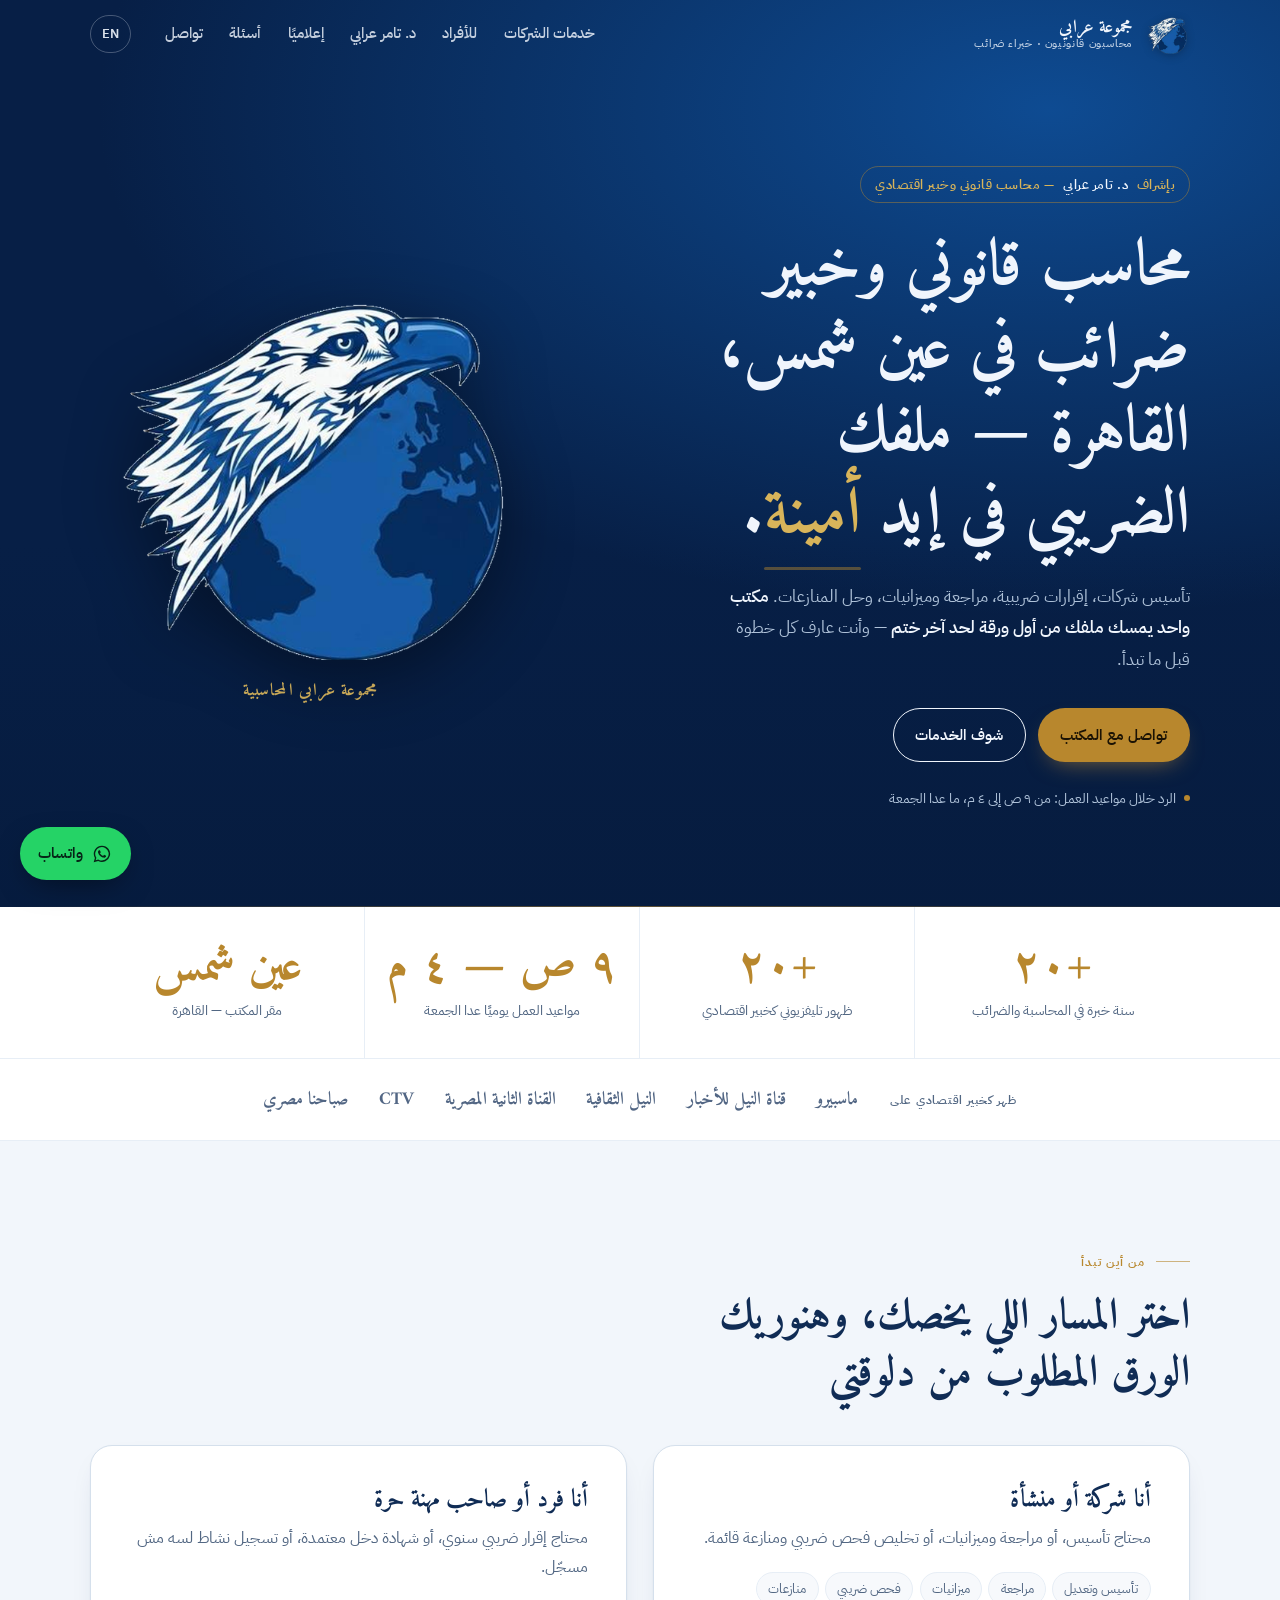
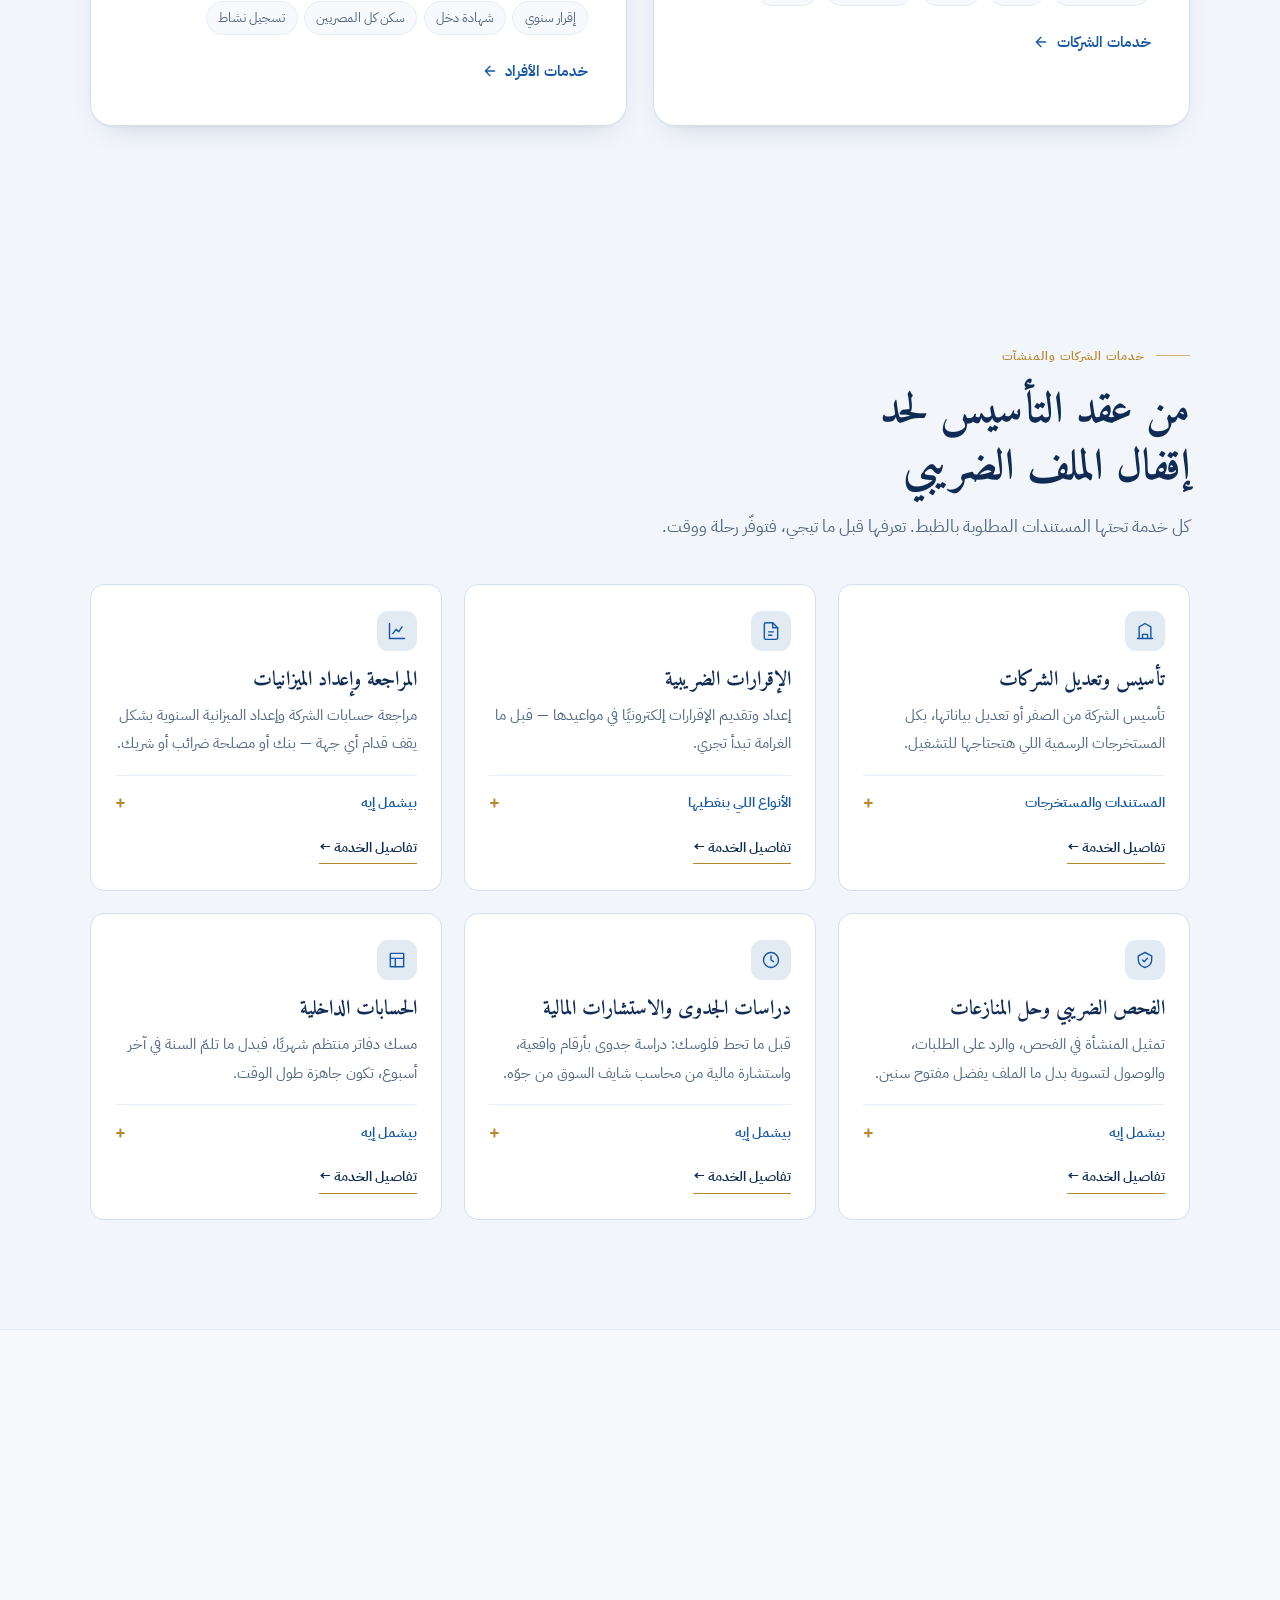
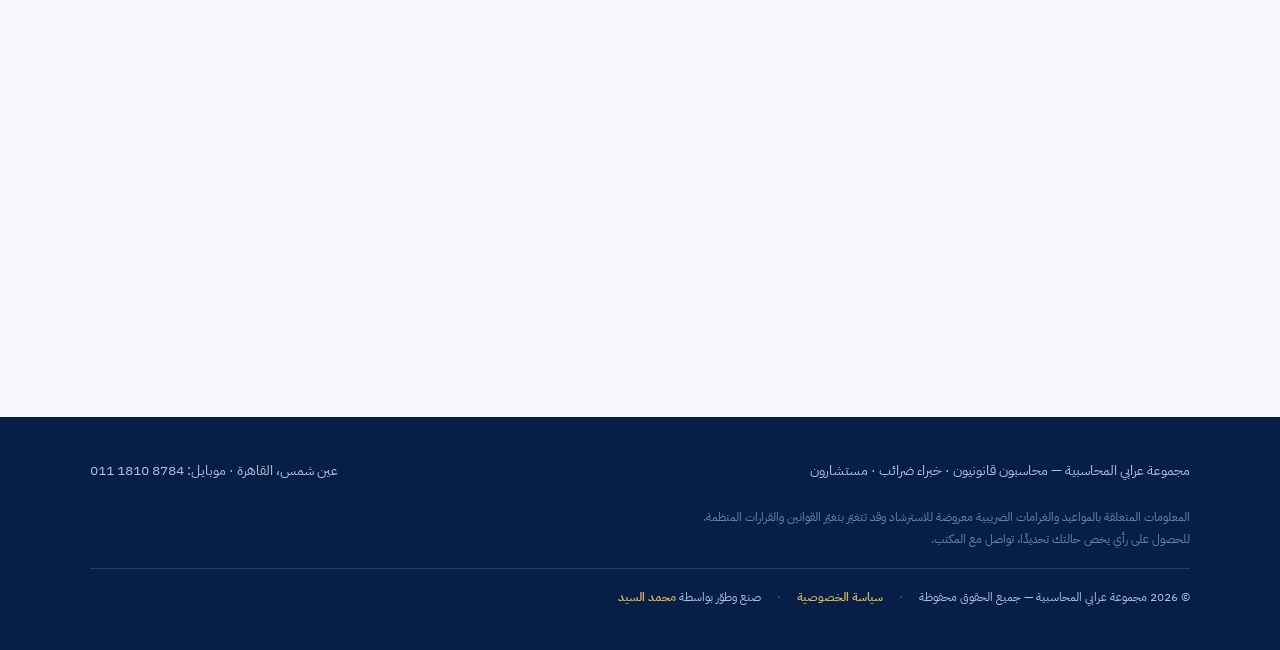
==== index.html @ 7838659c "Optimize media card thumbnails" ====
<!doctype html>
<html lang="ar" dir="rtl">
<head>
<meta charset="utf-8">
<meta name="viewport" content="width=device-width, initial-scale=1">
<link rel="icon" href="favicon.ico" type="image/x-icon">
<title>مجموعة عرابي المحاسبية | محاسب قانوني وخبير ضرائب في عين شمس، القاهرة</title>
<meta name="description" content="مجموعة عرابي المحاسبية في عين شمس، القاهرة: تأسيس شركات، إقرارات ضريبية، مراجعة وميزانيات، مسك حسابات، وحل المنازعات بإشراف د. تامر عرابي.">
<meta name="author" content="Mohamed Elsayed">
<meta name="google-site-verification" content="iTiBmMCSY20aipw2C19sZNPYdRCUEdfzv8Xd8Cf2YQs">
<meta name="robots" content="index,follow,max-image-preview:large,max-snippet:-1,max-video-preview:-1">
<meta name="theme-color" content="#071F46">
<link rel="canonical" href="https://orabi-group.com/">
<link rel="alternate" hreflang="ar-EG" href="https://orabi-group.com/">
<link rel="alternate" hreflang="en-EG" href="https://orabi-group.com/en/">
<link rel="alternate" hreflang="x-default" href="https://orabi-group.com/">
<meta property="og:type" content="website">
<meta property="og:locale" content="ar_EG">
<meta property="og:locale:alternate" content="en_EG">
<meta property="og:title" content="مجموعة عرابي المحاسبية | محاسب قانوني وخبير ضرائب في القاهرة">
<meta property="og:description" content="تأسيس شركات، إقرارات ضريبية، مراجعة وميزانيات، مسك حسابات، وحل المنازعات في عين شمس والقاهرة.">
<meta property="og:url" content="https://orabi-group.com/">
<meta property="og:site_name" content="مجموعة عرابي المحاسبية">
<meta property="og:image" content="https://orabi-group.com/assets/media/orabi-og.png">
<meta property="og:image:secure_url" content="https://orabi-group.com/assets/media/orabi-og.png">
<meta property="og:image:type" content="image/png">
<meta property="og:image:width" content="1200">
<meta property="og:image:height" content="630">
<meta property="og:image:alt" content="شعار مجموعة عرابي المحاسبية">
<meta name="twitter:card" content="summary_large_image">
<meta name="twitter:title" content="مجموعة عرابي المحاسبية — محاسبون قانونيون وخبراء ضرائب">
<meta name="twitter:description" content="ملفك الضريبي في يد محاسب قانوني. تأسيس شركات، إقرارات ضريبية، مراجعة وميزانيات، وحل المنازعات الضريبية.">
<meta name="twitter:image" content="https://orabi-group.com/assets/media/orabi-og.png">
<meta name="twitter:image:alt" content="شعار مجموعة عرابي المحاسبية">
<link rel="preconnect" href="https://fonts.googleapis.com">
<link rel="preconnect" href="https://fonts.gstatic.com" crossorigin>
<link rel="preload" as="image" href="assets/media/orabi-mark-256.webp" type="image/webp" media="(max-width: 600px)">
<link rel="preload" as="image" href="assets/media/orabi-mark.webp" type="image/webp" media="(min-width: 601px)">
<link rel="preload" as="style" href="https://fonts.googleapis.com/css2?family=Amiri:wght@400;700&family=IBM+Plex+Sans+Arabic:wght@400;500;600;700&display=swap" onload="this.onload=null;this.rel='stylesheet'">
<noscript><link rel="stylesheet" href="https://fonts.googleapis.com/css2?family=Amiri:wght@400;700&family=IBM+Plex+Sans+Arabic:wght@400;500;600;700&display=swap"></noscript>
<link rel="sitemap" type="application/xml" href="/sitemap.xml">
<link rel="stylesheet" href="assets/style.css">
<script>document.documentElement.classList.add('js')</script>
<script type="application/ld+json">
{
  "@context": "https://schema.org",
  "@graph": [
    {
      "@type": ["AccountingService", "LocalBusiness"],
      "@id": "https://orabi-group.com/#business",
      "name": "مجموعة عرابي المحاسبية",
      "alternateName": "Orabi Accounting Group",
      "url": "https://orabi-group.com/",
      "description": "محاسبون قانونيون وخبراء ضرائب ومستشارون في عين شمس، القاهرة — تأسيس شركات، إقرارات ضريبية، مراجعة وميزانيات، مسك حسابات، وحل المنازعات الضريبية.",
      "image": "https://orabi-group.com/assets/media/orabi-og.png",
      "logo": {
        "@type": "ImageObject",
        "url": "https://orabi-group.com/assets/media/orabi-mark.png",
        "contentUrl": "https://orabi-group.com/assets/media/orabi-mark.png",
        "width": 512,
        "height": 512
      },
      "address": {
        "@type": "PostalAddress",
        "streetAddress": "6 شارع عبد العزيز عبد المولى، متفرع من شارع العشرين، عين شمس الشرقية",
        "addressLocality": "القاهرة",
        "addressRegion": "القاهرة",
        "addressCountry": "EG"
      },
      "telephone": "+201118108784",
      "serviceType": [
        "تأسيس وتعديل الشركات",
        "الإقرارات الضريبية",
        "المراجعة وإعداد الميزانيات",
        "مسك الحسابات الداخلية",
        "الفحص الضريبي وحل المنازعات",
        "دراسات الجدوى والاستشارات المالية"
      ],
      "areaServed": { "@type": "City", "name": "القاهرة" },
      "openingHoursSpecification": [{
        "@type": "OpeningHoursSpecification",
        "dayOfWeek": ["Saturday", "Sunday", "Monday", "Tuesday", "Wednesday", "Thursday"],
        "opens": "09:00",
        "closes": "16:00"
      }],
      "founder": { "@id": "https://orabi-group.com/#founder" },
      "mainEntityOfPage": { "@id": "https://orabi-group.com/#webpage" }
    },
    {
      "@type": "Person",
      "@id": "https://orabi-group.com/#founder",
      "name": "د. تامر عرابي",
      "jobTitle": "محاسب قانوني وخبير اقتصادي",
      "worksFor": { "@id": "https://orabi-group.com/#business" }
    },
    {
      "@type": "WebSite",
      "@id": "https://orabi-group.com/#website",
      "url": "https://orabi-group.com/",
      "name": "مجموعة عرابي المحاسبية",
      "inLanguage": "ar-EG",
      "publisher": { "@id": "https://orabi-group.com/#business" }
    },
    {
      "@type": "WebPage",
      "@id": "https://orabi-group.com/#webpage",
      "url": "https://orabi-group.com/",
      "name": "مجموعة عرابي المحاسبية | محاسب قانوني وخبير ضرائب في عين شمس، القاهرة",
      "isPartOf": { "@id": "https://orabi-group.com/#website" },
      "about": { "@id": "https://orabi-group.com/#business" },
      "primaryImageOfPage": { "@type": "ImageObject", "url": "https://orabi-group.com/assets/media/orabi-og.png" },
      "inLanguage": "ar-EG"
    }
  ]
}
</script>
</head>
<body>

<header class="hdr">
  <div class="wrap hdr-in">
    <a class="brand" href="#top">
      <span class="brand-logo-shell"><picture><source media="(max-width: 600px)" srcset="assets/media/orabi-mark-256.webp" type="image/webp"><source srcset="assets/media/orabi-mark.webp" type="image/webp"><img class="brand-logo" src="assets/media/orabi-mark.png" alt="مجموعة عرابي المحاسبية" width="512" height="512" decoding="async"></picture></span>
      <span class="brand-txt">
        <span class="brand-name">مجموعة عرابي</span>
        <span class="brand-sub">محاسبون قانونيون · خبراء ضرائب</span>
      </span>
    </a>

    <nav class="nav" aria-label="التنقل الرئيسي">
      <a href="#companies">خدمات الشركات</a>
      <a href="#individuals">للأفراد</a>
      <a href="#about">د. تامر عرابي</a>
      <a href="#media">إعلاميًا</a>
      <a href="#faq">أسئلة</a>
      <a href="#contact">تواصل</a>
    </nav>

    <div class="hdr-act">
      <a class="lang" href="en/" hreflang="en" lang="en">EN</a>
      <button class="menu-btn" type="button" aria-expanded="false" aria-label="فتح القائمة">
        <span></span><span></span><span></span>
      </button>
    </div>
  </div>
</header>

<main id="top">

<!-- ============ HERO ============ -->
<section class="hero">
  <div class="wrap hero-grid">
    <div>
      <span class="hero-kicker">بإشراف <b>د. تامر عرابي</b> — محاسب قانوني وخبير اقتصادي</span>
      <h1 class="hero-title">محاسب قانوني وخبير ضرائب في عين شمس، القاهرة — ملفك الضريبي في إيد <em>أمينة</em>.</h1>
      <p class="hero-sub">تأسيس شركات، إقرارات ضريبية، مراجعة وميزانيات، وحل المنازعات. <b>مكتب واحد يمسك ملفك من أول ورقة لحد آخر ختم</b> — وأنت عارف كل خطوة قبل ما تبدأ.</p>
      <div class="hero-cta">
        <a class="btn btn-gold" href="#contact">تواصل مع المكتب</a>
        <a class="btn btn-ghost" href="#companies">شوف الخدمات</a>
      </div>
      <p class="hero-note">الرد خلال مواعيد العمل: من ٩ ص إلى ٤ م، ما عدا الجمعة</p>
    </div>

    <div class="hero-logo">
      <picture><source media="(max-width: 600px)" srcset="assets/media/orabi-mark-256.webp" type="image/webp"><source srcset="assets/media/orabi-mark.webp" type="image/webp"><img class="hero-logo-img" src="assets/media/orabi-mark.png" alt="شعار مجموعة عرابي المحاسبية" width="512" height="512" loading="eager" fetchpriority="high" decoding="async"></picture>
      <span class="hero-logo-caption">مجموعة عرابي المحاسبية</span>
    </div>
  </div>
</section>

<!-- ============ TRUST ============ -->
<section class="trust">
  <div class="wrap">
    <div class="trust-grid">
      <div class="trust-item"><span class="trust-n">+٢٠</span><span class="trust-l">سنة خبرة في المحاسبة والضرائب</span></div>
      <div class="trust-item"><span class="trust-n">+٢٠</span><span class="trust-l">ظهور تليفزيوني كخبير اقتصادي</span></div>
      <div class="trust-item"><span class="trust-n">٩ ص — ٤ م</span><span class="trust-l">مواعيد العمل يوميًا عدا الجمعة</span></div>
      <div class="trust-item"><span class="trust-n">عين شمس</span><span class="trust-l">مقر المكتب — القاهرة</span></div>
    </div>
  </div>
  <div class="channels">
    <div class="wrap channels-in">
      <span class="channels-lbl">ظهر كخبير اقتصادي على</span>
      <ul>
        <li>ماسبيرو</li>
        <li>قناة النيل للأخبار</li>
        <li>النيل الثقافية</li>
        <li>القناة الثانية المصرية</li>
        <li>CTV</li>
        <li>صباحنا مصري</li>
      </ul>
    </div>
  </div>
</section>

<!-- ============ PATHS ============ -->
<section class="section">
  <div class="wrap">
    <div class="reveal">
      <span class="eyebrow">من أين تبدأ</span>
      <h2 class="h2">اختر المسار اللي يخصك، وهنوريك الورق المطلوب من دلوقتي</h2>
    </div>
    <div class="paths">
      <a class="path reveal" href="#companies">
        <h3>أنا شركة أو منشأة</h3>
        <p>محتاج تأسيس، أو مراجعة وميزانيات، أو تخليص فحص ضريبي ومنازعة قائمة.</p>
        <ul class="path-list">
          <li>تأسيس وتعديل</li><li>مراجعة</li><li>ميزانيات</li><li>فحص ضريبي</li><li>منازعات</li>
        </ul>
        <span class="path-go">خدمات الشركات
          <svg width="16" height="16" viewBox="0 0 24 24" fill="none" stroke="currentColor" stroke-width="2" stroke-linecap="round" stroke-linejoin="round" aria-hidden="true"><path d="M19 12H5M12 19l-7-7 7-7"/></svg>
        </span>
      </a>
      <a class="path reveal" href="#individuals">
        <h3>أنا فرد أو صاحب مهنة حرة</h3>
        <p>محتاج إقرار ضريبي سنوي، أو شهادة دخل معتمدة، أو تسجيل نشاط لسه مش مسجّل.</p>
        <ul class="path-list">
          <li>إقرار سنوي</li><li>شهادة دخل</li><li>سكن كل المصريين</li><li>تسجيل نشاط</li>
        </ul>
        <span class="path-go">خدمات الأفراد
          <svg width="16" height="16" viewBox="0 0 24 24" fill="none" stroke="currentColor" stroke-width="2" stroke-linecap="round" stroke-linejoin="round" aria-hidden="true"><path d="M19 12H5M12 19l-7-7 7-7"/></svg>
        </span>
      </a>
    </div>
  </div>
</section>

<!-- ============ COMPANIES ============ -->
<section class="section" id="companies">
  <div class="wrap">
    <div class="reveal">
      <span class="eyebrow">خدمات الشركات والمنشآت</span>
      <h2 class="h2">من عقد التأسيس لحد إقفال الملف الضريبي</h2>
      <p class="lede">كل خدمة تحتها المستندات المطلوبة بالظبط. تعرفها قبل ما تيجي، فتوفّر رحلة ووقت.</p>
    </div>

    <div class="cards">

      <article class="card reveal">
        <span class="card-ico" aria-hidden="true"><svg width="20" height="20" viewBox="0 0 24 24" fill="none" stroke="currentColor" stroke-width="1.7" stroke-linecap="round" stroke-linejoin="round"><path d="M3 21h18M5 21V7l7-4 7 4v14M9 21v-5h6v5"/></svg></span>
        <h3>تأسيس وتعديل الشركات</h3>
        <p>تأسيس الشركة من الصفر أو تعديل بياناتها، بكل المستخرجات الرسمية اللي هتحتاجها للتشغيل.</p>
        <details class="docs">
          <summary>المستندات والمستخرجات</summary>
          <ul>
            <li>عقد التأسيس</li>
            <li>البطاقة الضريبية</li>
            <li>السجل التجاري</li>
            <li>الملف التأميني</li>
            <li>شهادة تسجيل القيمة المضافة</li>
            <li>البطاقة الاستيرادية أو التصديرية عند الحاجة</li>
          </ul>
        </details>
        <a class="card-link" href="services.html#company-formation">تفاصيل الخدمة ←</a>
      </article>

      <article class="card reveal">
        <span class="card-ico" aria-hidden="true"><svg width="20" height="20" viewBox="0 0 24 24" fill="none" stroke="currentColor" stroke-width="1.7" stroke-linecap="round" stroke-linejoin="round"><path d="M14 2H6a2 2 0 0 0-2 2v16a2 2 0 0 0 2 2h12a2 2 0 0 0 2-2V8z"/><path d="M14 2v6h6M9 13h6M9 17h4"/></svg></span>
        <h3>الإقرارات الضريبية</h3>
        <p>إعداد وتقديم الإقرارات إلكترونيًا في مواعيدها — قبل ما الغرامة تبدأ تجري.</p>
        <details class="docs">
          <summary>الأنواع اللي بنغطيها</summary>
          <ul>
            <li>ضريبة القيمة المضافة</li>
            <li>ضريبة الدخل</li>
            <li>ضريبة كسب العمل</li>
            <li>الخصم والإضافة تحت حساب الضريبة</li>
          </ul>
        </details>
        <a class="card-link" href="services.html#tax-returns">تفاصيل الخدمة ←</a>
      </article>

      <article class="card reveal">
        <span class="card-ico" aria-hidden="true"><svg width="20" height="20" viewBox="0 0 24 24" fill="none" stroke="currentColor" stroke-width="1.7" stroke-linecap="round" stroke-linejoin="round"><path d="M3 3v18h18"/><path d="M7 15l4-5 3 3 4-6"/></svg></span>
        <h3>المراجعة وإعداد الميزانيات</h3>
        <p>مراجعة حسابات الشركة وإعداد الميزانية السنوية بشكل يقف قدام أي جهة — بنك أو مصلحة ضرائب أو شريك.</p>
        <details class="docs">
          <summary>بيشمل إيه</summary>
          <ul>
            <li>مراجعة الشركات</li>
            <li>إعداد الميزانيات والقوائم المالية</li>
            <li>الحسابات الداخلية والتقارير الدورية</li>
          </ul>
        </details>
        <a class="card-link" href="services.html#accounting-audit">تفاصيل الخدمة ←</a>
      </article>

      <article class="card reveal">
        <span class="card-ico" aria-hidden="true"><svg width="20" height="20" viewBox="0 0 24 24" fill="none" stroke="currentColor" stroke-width="1.7" stroke-linecap="round" stroke-linejoin="round"><path d="M12 3l8 4v5c0 4.4-3.4 8.2-8 9-4.6-.8-8-4.6-8-9V7z"/><path d="M9 12l2 2 4-4"/></svg></span>
        <h3>الفحص الضريبي وحل المنازعات</h3>
        <p>تمثيل المنشأة في الفحص، والرد على الطلبات، والوصول لتسوية بدل ما الملف يفضل مفتوح سنين.</p>
        <details class="docs">
          <summary>بيشمل إيه</summary>
          <ul>
            <li>تجهيز الدفاتر والمستندات للفحص</li>
            <li>الرد على ملاحظات المأمورية</li>
            <li>حل كافة المنازعات الضريبية</li>
          </ul>
        </details>
        <a class="card-link" href="services.html#tax-disputes">تفاصيل الخدمة ←</a>
      </article>

      <article class="card reveal">
        <span class="card-ico" aria-hidden="true"><svg width="20" height="20" viewBox="0 0 24 24" fill="none" stroke="currentColor" stroke-width="1.7" stroke-linecap="round" stroke-linejoin="round"><circle cx="12" cy="12" r="9"/><path d="M12 7v5l3 2"/></svg></span>
        <h3>دراسات الجدوى والاستشارات المالية</h3>
        <p>قبل ما تحط فلوسك: دراسة جدوى بأرقام واقعية، واستشارة مالية من محاسب شايف السوق من جوّه.</p>
        <details class="docs">
          <summary>بيشمل إيه</summary>
          <ul>
            <li>دراسات الجدوى الاقتصادية</li>
            <li>الاستشارات المالية والتخطيط</li>
            <li>تقييم الأثر الضريبي قبل القرار</li>
          </ul>
        </details>
        <a class="card-link" href="services.html#financial-consulting">تفاصيل الخدمة ←</a>
      </article>

      <article class="card reveal">
        <span class="card-ico" aria-hidden="true"><svg width="20" height="20" viewBox="0 0 24 24" fill="none" stroke="currentColor" stroke-width="1.7" stroke-linecap="round" stroke-linejoin="round"><path d="M4 4h16v16H4z"/><path d="M4 10h16M10 10v10"/></svg></span>
        <h3>الحسابات الداخلية</h3>
        <p>مسك دفاتر منتظم شهريًا، فبدل ما تلمّ السنة في آخر أسبوع، تكون جاهزة طول الوقت.</p>
        <details class="docs">
          <summary>بيشمل إيه</summary>
          <ul>
            <li>مسك الدفاتر والقيود</li>
            <li>تسويات البنوك والموردين</li>
            <li>تقارير شهرية للإدارة</li>
          </ul>
        </details>
        <a class="card-link" href="services.html#bookkeeping">تفاصيل الخدمة ←</a>
      </article>

    </div>
  </div>
</section>

<!-- ============ INDIVIDUALS ============ -->
<section class="section ind" id="individuals">
  <div class="wrap">
    <div class="reveal">
      <span class="eyebrow">الأفراد والمهن الحرة</span>
      <h2 class="h2">إقرارك وشهادة دخلك — من غير لفّ ولا مفاجآت</h2>
      <p class="lede">للأطباء والمهندسين والصيادلة والمحامين وأصحاب الأنشطة التجارية والحرفية.</p>
    </div>

    <div class="cards">
      <article class="card reveal">
        <span class="card-ico" aria-hidden="true"><svg width="20" height="20" viewBox="0 0 24 24" fill="none" stroke="currentColor" stroke-width="1.7" stroke-linecap="round" stroke-linejoin="round"><rect x="3" y="4" width="18" height="17" rx="2"/><path d="M3 9h18M8 2v4M16 2v4"/></svg></span>
        <h3>الإقرار الضريبي السنوي</h3>
        <p>لأي حد عنده بطاقة ضريبية. بنجهّزه ونقدّمه إلكترونيًا في ميعاده — التقديم الورقي مش مقبول أصلًا.</p>
        <a class="card-link" href="services.html#tax-returns">تفاصيل الخدمة ←</a>
      </article>

      <article class="card reveal">
        <span class="card-ico" aria-hidden="true"><svg width="20" height="20" viewBox="0 0 24 24" fill="none" stroke="currentColor" stroke-width="1.7" stroke-linecap="round" stroke-linejoin="round"><path d="M4 3h16v18H4z"/><path d="M8 8h8M8 12h8M8 16h4"/></svg></span>
        <h3>شهادات الدخل المعتمدة</h3>
        <p>شهادة دخل معتمدة ومختومة بختم المكتب، تنفع للبنوك والجهات الرسمية والإسكان الاجتماعي.</p>
        <a class="card-link" href="services.html#income-certificates">تفاصيل الخدمة ←</a>
      </article>

      <article class="card reveal">
        <span class="card-ico" aria-hidden="true"><svg width="20" height="20" viewBox="0 0 24 24" fill="none" stroke="currentColor" stroke-width="1.7" stroke-linecap="round" stroke-linejoin="round"><path d="M12 3l9 4.5v9L12 21l-9-4.5v-9z"/><path d="M12 12l9-4.5M12 12v9M12 12L3 7.5"/></svg></span>
        <h3>تسجيل نشاط غير مسجّل</h3>
        <p>الدولة بتوسّع في حصر الاقتصاد غير الرسمي. التسجيل بإرادتك أرخص وأأمن من إنه يتحسب عليك تهرّب.</p>
        <a class="card-link" href="services.html#activity-registration">تفاصيل الخدمة ←</a>
      </article>
    </div>

    <!-- featured: income statement -->
    <div class="ind-feature reveal">
      <div class="ind-feature-top">
        <div>
          <h3>بيان الدخل لحجز شقق الإسكان الاجتماعي — سكن كل المصريين</h3>
          <p class="sub">أكتر طلب بيوصلنا في مواسم الإعلانات. دي الأوراق المطلوبة كاملة — جهّزها وتعالى، والشهادة بتطلع معتمدة ومختومة بختم المكتب.</p>
        </div>
        <span class="stamp">معتمد ومختوم</span>
      </div>

      <ul class="doc-cols">
        <li>صورة <b>بطاقة الرقم القومي</b> للمتقدم وزوجه</li>
        <li><b>قسيمة الزواج</b> وشهادات ميلاد الأولاد</li>
        <li><b>مستندات إثبات الدخل</b> — ويكون المذكور هو صافي الدخل الشهري</li>
        <li>للمتزوج: <b>مفردات مرتب الزوجة</b>، أو إقرار بأنها لا تعمل</li>
        <li><b>إيصال مرافق حديث</b> لمحل السكن الحالي: كهرباء أو غاز أو مياه</li>
        <li>مستندات <b>مصادر الدخل الإضافية</b>: عمل إضافي، أملاك زراعية أو عقارات أو أراضٍ، معاش استثنائي، أسهم أو سندات أو ودائع أو حسابات توفير</li>
        <li>لأصحاب المهن والأنشطة التجارية والحرفية: <b>شهادة من محاسب قانوني</b> تبيّن صافي الدخل السنوي أو الشهري وموضح بها المهنة، وصورة السجل التجاري أو البطاقة الضريبية</li>
        <li>للأرامل وأصحاب المعاشات: <b>طابعة معتمدة ببيانات المعاش</b> من التأمينات — وللمطلقة صورة مستند النفقة</li>
        <li><b>قيد عائلي</b> للمتزوج أو المطلق أو المطلقة أو الأرمل أو الأرملة</li>
        <li><b>برنت تأمينات</b></li>
      </ul>

      <div class="c-cta">
        <a class="btn btn-line" href="#contact">مواعيد وعنوان المكتب</a>
      </div>
    </div>

    <!-- deadlines -->
    <div class="deadline reveal">
      <div><dl><dt>آخر موعد للإقرار — شخص طبيعي</dt><dd>٣١ مارس</dd></dl></div>
      <div><dl><dt>آخر موعد للإقرار — شخص اعتباري</dt><dd>٣٠ أبريل</dd></dl></div>
      <div class="warn"><dl><dt>غرامة التأخير حتى ٦٠ يومًا</dt><dd>٣٬٠٠٠ — ٥٠٬٠٠٠ جنيه</dd></dl></div>
      <div class="warn"><dl><dt>غرامة التأخير فوق ٦٠ يومًا</dt><dd>٥٠٬٠٠٠ — ٢٬٠٠٠٬٠٠٠ جنيه</dd></dl></div>
    </div>
  </div>
</section>

<!-- ============ ABOUT ============ -->
<section class="section" id="about">
  <div class="wrap about-grid">
    <div class="portrait reveal">
      <img src="assets/media/tamer-orabi.jpg" alt="د. تامر عرابي" width="350" height="350" loading="lazy" decoding="async">
      <span class="portrait-cap">د. تامر عرابي — محاسب قانوني وخبير اقتصادي</span>
    </div>

    <div class="reveal">
      <span class="eyebrow">مين اللي هيمسك ملفك</span>
      <h2 class="h2">د. تامر عرابي</h2>
      <p class="lede">محاسب قانوني بيدير مجموعة عرابي المحاسبية من عين شمس لأكتر من ٢٠ سنة. وفي نفس الوقت خبير اقتصادي بتستضيفه القنوات المصرية الرسمية عشان يحلّل ملفات زي الضرائب والاقتصاد الرقمي والمشروعات القومية.</p>
      <p class="lede">اللي القنوات بتسأله عن اقتصاد مصر، هو نفسه اللي هيقعد معاك يراجع دفاترك.</p>

      <ul class="creds">
        <li><b>المهنة</b><span>محاسب قانوني — خبير ضرائب — مستشار مالي</span></li>
        <li><b>الخبرة</b><span>أكتر من ٢٠ سنة في المحاسبة والضرائب وتأسيس الشركات</span></li>
        <li><b>إعلاميًا</b><span>ضيف متكرر على ماسبيرو وقناة النيل للأخبار والنيل الثقافية وCTV</span></li>
        <li><b>ملفاته</b><span>الضرائب، الاقتصاد الرقمي، المشروعات القومية، المنطقة الاقتصادية لقناة السويس</span></li>
        <!-- بعد التأكد، أضف هنا:
        <li><b>القيد</b><span>مقيّد بسجل المحاسبين والمراجعين برقم …</span></li>
        <li><b>البحث</b><span>باحث اقتصادي بمعهد التخطيط القومي</span></li>
        -->
      </ul>
    </div>
  </div>
</section>

<!-- ============ MEDIA ============ -->
<section class="section media" id="media">
  <div class="wrap">
    <div class="reveal">
      <span class="eyebrow">الأرشيف الإعلامي</span>
      <h2 class="h2">شوفه وهو بيتكلم قبل ما تسلّمه ملفك</h2>
      <p class="lede">أرشيف مختار من لقاءاته وظهوره الإعلامي. كل بطاقة تفتح المصدر الأصلي على يوتيوب أو فيسبوك.</p>
    </div>

    <div class="mgrid">
      <a class="mcard reveal" href="https://youtu.be/-fRDP-QooWY" target="_blank" rel="noopener"><div class="mcard-thumb"><img src="assets/media/orabi-press-01.webp" alt="جهود الدولة في جذب المزيد من الاستثمارات" loading="lazy" width="640" height="360"></div><div class="mcard-body"><div class="mcard-top"><span class="mcard-ch">قناة النيل للأخبار</span><span class="mcard-dt">٢٣ يونيو ٢٠٢٣</span></div><h3>جهود الدولة في جذب المزيد من الاستثمارات</h3><span class="mcard-pg">برنامج ملفات</span><span class="mcard-play">شاهد اللقاء</span></div></a>
      <a class="mcard reveal" href="https://youtu.be/x2OBMYgeEC0" target="_blank" rel="noopener"><div class="mcard-thumb"><img src="assets/media/orabi-press-02.webp" alt="إشادات دولية بجهود مصر للحفاظ على مستويات النمو والاستثمار" loading="lazy" width="640" height="360"></div><div class="mcard-body"><div class="mcard-top"><span class="mcard-ch">قناة النيل للأخبار</span><span class="mcard-dt">١٩ أبريل ٢٠٢٤</span></div><h3>إشادات دولية بجهود مصر للحفاظ على مستويات النمو والاستثمار</h3><span class="mcard-pg">برنامج ملفات</span><span class="mcard-play">شاهد اللقاء</span></div></a>
      <a class="mcard reveal" href="https://youtu.be/VKuWjUkL62k" target="_blank" rel="noopener"><div class="mcard-thumb"><img src="assets/media/orabi-press-03.webp" alt="انخفاض كبير في الواردات السلعية وتراجع عجز الميزان التجاري" loading="lazy" width="640" height="360"></div><div class="mcard-body"><div class="mcard-top"><span class="mcard-ch">قناة النيل للأخبار</span><span class="mcard-dt">٢٣ فبراير ٢٠٢٤</span></div><h3>انخفاض كبير في الواردات السلعية وتراجع عجز الميزان التجاري خلال ٢٠٢٣</h3><span class="mcard-pg">برنامج ملفات</span><span class="mcard-play">شاهد اللقاء</span></div></a>
      <a class="mcard reveal" href="https://youtu.be/yuCphXdZubc" target="_blank" rel="noopener"><div class="mcard-thumb"><img src="assets/media/orabi-press-04.webp" alt="الاقتصاد المصري الأكثر جاذبية للاستثمار في المنطقة" loading="lazy" width="640" height="360"></div><div class="mcard-body"><div class="mcard-top"><span class="mcard-ch">قناة النيل للأخبار</span><span class="mcard-dt">٥ يناير ٢٠٢٤</span></div><h3>الاقتصاد المصري الأكثر جاذبية للاستثمار في المنطقة رغم التحديات</h3><span class="mcard-pg">برنامج ملفات</span><span class="mcard-play">شاهد اللقاء</span></div></a>
      <a class="mcard reveal" href="https://youtu.be/9lrf5eV15X4" target="_blank" rel="noopener"><div class="mcard-thumb"><img src="assets/media/orabi-press-05.webp" alt="جهود الدولة لجذب مزيد من الاستثمارات" loading="lazy" width="640" height="360"></div><div class="mcard-body"><div class="mcard-top"><span class="mcard-ch">قناة النيل للأخبار</span><span class="mcard-dt">١٧ نوفمبر ٢٠٢٣</span></div><h3>جهود الدولة لجذب مزيد من الاستثمارات</h3><span class="mcard-pg">برنامج ملفات</span><span class="mcard-play">شاهد اللقاء</span></div></a>
      <a class="mcard reveal" href="https://youtube.com/watch?v=q6t2pFr_MrY" target="_blank" rel="noopener"><div class="mcard-thumb"><img src="assets/media/orabi-press-06.webp" alt="المشروعات القومية ودورها في خلق فرص للعمل" loading="lazy" width="640" height="360"></div><div class="mcard-body"><div class="mcard-top"><span class="mcard-ch">قناة النيل للأخبار</span><span class="mcard-dt">١١ أغسطس ٢٠٢٣</span></div><h3>المشروعات القومية... كلمة السر في خلق فرص للعمل</h3><span class="mcard-pg">برنامج ملفات</span><span class="mcard-play">شاهد اللقاء</span></div></a>
      <a class="mcard reveal" href="https://www.facebook.com/100817069181882/posts/pfbid0kw6pAFCf39aRkavDKZnbzUn1sQdyRDxyUV9mq6Mo2K5oGbiHyy7eJoF4Wu2ZSJvxl/" target="_blank" rel="noopener"><div class="mcard-thumb"><img src="assets/media/orabi-press-07.webp" alt="ظهور إعلامي على فيسبوك" loading="lazy" width="640" height="360"></div><div class="mcard-body"><div class="mcard-top"><span class="mcard-ch">فيسبوك</span><span class="mcard-dt">ظهور إعلامي</span></div><h3>ظهور إعلامي في ملف اقتصادي وتنموي</h3><span class="mcard-play">شاهد الفيديو</span></div></a>
      <a class="mcard reveal" href="https://youtu.be/rK937YJOoII" target="_blank" rel="noopener"><div class="mcard-thumb"><img src="assets/media/orabi-press-08.webp" alt="لقاء إعلامي حول الاقتصاد والاستثمار" loading="lazy" width="640" height="360"></div><div class="mcard-body"><div class="mcard-top"><span class="mcard-ch">يوتيوب</span><span class="mcard-dt">لقاء إعلامي</span></div><h3>لقاء إعلامي حول الاقتصاد والاستثمار</h3><span class="mcard-play">شاهد اللقاء</span></div></a>
      <a class="mcard reveal" href="https://youtu.be/4GiWdv9duXc" target="_blank" rel="noopener"><div class="mcard-thumb"><img src="assets/media/orabi-press-09.webp" alt="لقاء اقتصادي على يوتيوب" loading="lazy" width="640" height="360"></div><div class="mcard-body"><div class="mcard-top"><span class="mcard-ch">يوتيوب</span><span class="mcard-dt">لقاء إعلامي</span></div><h3>لقاء اقتصادي وإعلامي</h3><span class="mcard-play">شاهد اللقاء</span></div></a>
      <a class="mcard reveal" href="https://youtu.be/t2hD6QPLDEQ" target="_blank" rel="noopener"><div class="mcard-thumb"><img src="assets/media/orabi-press-10.webp" alt="تسهيلات ضريبية جديدة ودعم الاقتصاد الوطني" loading="lazy" width="640" height="360"></div><div class="mcard-body"><div class="mcard-top"><span class="mcard-ch">قناة النيل للأخبار</span><span class="mcard-dt">٢٠ سبتمبر ٢٠٢٤</span></div><h3>تسهيلات ضريبية جديدة... صفحة جديدة لدعم الاقتصاد الوطني</h3><span class="mcard-pg">برنامج ملفات</span><span class="mcard-play">شاهد اللقاء</span></div></a>
      <a class="mcard reveal" href="https://youtu.be/XcMuh7ErPlk" target="_blank" rel="noopener"><div class="mcard-thumb"><img src="assets/media/orabi-press-11.webp" alt="استهداف جذب استثمارات أجنبية إلى مصر" loading="lazy" width="640" height="360"></div><div class="mcard-body"><div class="mcard-top"><span class="mcard-ch">قناة النيل للأخبار</span><span class="mcard-dt">٧ يونيو ٢٠٢٤</span></div><h3>الدولة تستهدف جذب استثمارات أجنبية بـ٣٠ مليار دولار</h3><span class="mcard-pg">برنامج ملفات</span><span class="mcard-play">شاهد اللقاء</span></div></a>
      <a class="mcard reveal" href="https://youtu.be/xVP_8d1eUUE" target="_blank" rel="noopener"><div class="mcard-thumb"><img src="assets/media/orabi-press-12.webp" alt="لقاء إعلامي حول ملفات التنمية" loading="lazy" width="640" height="360"></div><div class="mcard-body"><div class="mcard-top"><span class="mcard-ch">يوتيوب</span><span class="mcard-dt">لقاء إعلامي</span></div><h3>لقاء إعلامي حول ملفات التنمية والاقتصاد</h3><span class="mcard-play">شاهد اللقاء</span></div></a>
      <a class="mcard reveal" href="https://youtu.be/jMG2YpUxfgc" target="_blank" rel="noopener"><div class="mcard-thumb"><img src="assets/media/orabi-press-13.webp" alt="المشروع القومي للتنمية المجتمعية والبشرية والمحلية" loading="lazy" width="640" height="360"></div><div class="mcard-body"><div class="mcard-top"><span class="mcard-ch">القناة الثانية المصرية</span><span class="mcard-dt">على أرض مصر</span></div><h3>المشروع القومي للتنمية المجتمعية والبشرية والمحلية «مشروعك»</h3><span class="mcard-play">شاهد اللقاء</span></div></a>
      <a class="mcard reveal" href="https://youtu.be/0b8BwXatxt8" target="_blank" rel="noopener"><div class="mcard-thumb"><img src="assets/media/orabi-press-14.webp" alt="تشجيع القطاع الخاص للمشاركة في مشروعات التنمية" loading="lazy" width="640" height="360"></div><div class="mcard-body"><div class="mcard-top"><span class="mcard-ch">القناة الثانية المصرية</span><span class="mcard-dt">على أرض مصر</span></div><h3>تشجيع الدولة للقطاع الخاص للمشاركة في مشروعات التنمية</h3><span class="mcard-play">شاهد اللقاء</span></div></a>
      <a class="mcard reveal" href="https://youtu.be/v7kjVYIM0t4" target="_blank" rel="noopener"><div class="mcard-thumb"><img src="assets/media/orabi-press-15.webp" alt="الاستراتيجية الوطنية للصناعة" loading="lazy" width="640" height="360"></div><div class="mcard-body"><div class="mcard-top"><span class="mcard-ch">القناة الثانية المصرية</span><span class="mcard-dt">على أرض مصر</span></div><h3>إطلاق الاستراتيجية الوطنية للصناعة على رأس أولويات الحكومة</h3><span class="mcard-play">شاهد اللقاء</span></div></a>
      <a class="mcard reveal" href="https://www.facebook.com/share/v/112eiUayeVvFobvu/" target="_blank" rel="noopener"><div class="mcard-thumb"><img src="assets/media/orabi-press-16.webp" alt="ظهور إعلامي على فيسبوك" loading="lazy" width="640" height="360"></div><div class="mcard-body"><div class="mcard-top"><span class="mcard-ch">فيسبوك</span><span class="mcard-dt">ظهور إعلامي</span></div><h3>ظهور إعلامي في نقاش حول الاقتصاد والتنمية</h3><span class="mcard-play">شاهد الفيديو</span></div></a>
      <a class="mcard reveal" href="https://fb.watch/mTaPh_Nwoi/" target="_blank" rel="noopener"><div class="mcard-thumb"><img src="assets/media/orabi-press-17.webp" alt="فيديو إعلامي على فيسبوك" loading="lazy" width="640" height="360"></div><div class="mcard-body"><div class="mcard-top"><span class="mcard-ch">فيسبوك</span><span class="mcard-dt">فيديو إعلامي</span></div><h3>فيديو إعلامي من أرشيف اللقاءات</h3><span class="mcard-play">شاهد الفيديو</span></div></a>
      <a class="mcard reveal" href="https://youtu.be/m_lRPzTEZu0" target="_blank" rel="noopener"><div class="mcard-thumb"><img src="assets/media/orabi-press-18.webp" alt="المشروعات الصغيرة والمتوسطة ودورها في تنمية الاقتصاد" loading="lazy" width="640" height="360"></div><div class="mcard-body"><div class="mcard-top"><span class="mcard-ch">الفضائية المصرية</span><span class="mcard-dt">استوديو الشارع</span></div><h3>المشروعات الصغيرة والمتوسطة ودورها في تنمية الاقتصاد</h3><span class="mcard-play">شاهد اللقاء</span></div></a>
      <a class="mcard reveal" href="https://youtu.be/UXRhdT8LvVc" target="_blank" rel="noopener"><div class="mcard-thumb"><img src="assets/media/orabi-press-03.webp" alt="أهم نتائج قمة البريكس ٢٠٢٥" loading="lazy" width="640" height="360"></div><div class="mcard-body"><div class="mcard-top"><span class="mcard-ch">CTV Egypt</span><span class="mcard-dt">١٠ يوليو ٢٠٢٥</span></div><h3>أهم نتائج قمة البريكس ٢٠٢٥ وطوق النجاة الاقتصادية للدول النامية</h3><span class="mcard-pg">صباح النور</span><span class="mcard-play">شاهد اللقاء</span></div></a>
      <a class="mcard reveal" href="https://youtu.be/B4-T5US2hE0" target="_blank" rel="noopener"><div class="mcard-thumb"><img src="assets/media/orabi-press-04.webp" alt="المنطقة الاقتصادية لقناة السويس" loading="lazy" width="640" height="360"></div><div class="mcard-body"><div class="mcard-top"><span class="mcard-ch">القناة الثانية المصرية</span><span class="mcard-dt">على أرض مصر</span></div><h3>المنطقة الاقتصادية لقناة السويس وجهة استثمارية تخدم التجارة العالمية</h3><span class="mcard-play">شاهد اللقاء</span></div></a>
    </div>

    <p class="media-more reveal">الأرشيف المضاف هنا يضم ٢٠ ظهورًا من مصادر يوتيوب وفيسبوك، وكل بطاقة تفتح المصدر الأصلي مباشرة.</p>
  </div>
</section>

<!-- ============ FAQ ============ -->
<section class="section" id="faq">
  <div class="wrap">
    <div class="reveal">
      <span class="eyebrow">أسئلة بتتكرر علينا</span>
      <h2 class="h2">إجابات مباشرة، من غير لفّ</h2>
    </div>

    <div class="faq reveal">
      <details class="q">
        <summary>إمتى آخر موعد لتقديم الإقرار الضريبي؟</summary>
        <p class="a">٣١ مارس للشخص الطبيعي، و٣٠ أبريل للشخص الاعتباري، عن السنة المالية السابقة. والتقديم إلكتروني إلزامي — الإقرارات الورقية مش بتتقبل مهما كانت.</p>
      </details>
      <details class="q">
        <summary>غرامة التأخير في الإقرار بتوصل لكام؟</summary>
        <p class="a">تأخير لمدة لا تزيد عن ٦٠ يومًا: من ٣٬٠٠٠ إلى ٥٠٬٠٠٠ جنيه. تأخير يزيد عن ٦٠ يومًا: من ٥٠٬٠٠٠ إلى ٢٬٠٠٠٬٠٠٠ جنيه. عشان كده التأجيل بيبقى أغلى من الخدمة نفسها بكتير.</p>
      </details>
      <details class="q">
        <summary>عندي نشاط لسه مش مسجّل في الضرائب. أعمل إيه؟</summary>
        <p class="a">في ظل توسّع الدولة في حصر الاقتصاد غير الرسمي، النشاط هيتسجّل عاجلًا أو آجلًا. إنك تسجّله بإرادتك أرخص وأبسط، وبيمنع إن الموضوع يتحسب عليك تهرّب ضريبي. الإجراءات بسيطة وبنخلّصها في المكتب.</p>
      </details>
      <details class="q">
        <summary>محتاج شهادة دخل للإسكان الاجتماعي — الورق إيه؟</summary>
        <p class="a">القايمة كاملة موجودة فوق في قسم الأفراد. باختصار: الرقم القومي، قسيمة الزواج وشهادات الميلاد، مستندات إثبات الدخل، إيصال مرافق حديث، مستندات الدخل الإضافي، وبرنت التأمينات. والشهادة بتطلع معتمدة ومختومة بختم المكتب.</p>
      </details>
      <details class="q">
        <summary>تأسيس الشركة بيحتاج إيه بالظبط؟</summary>
        <p class="a">عقد التأسيس، البطاقة الضريبية، السجل التجاري، الملف التأميني، وشهادة تسجيل القيمة المضافة. ولو نشاطك استيراد أو تصدير، بنستخرج البطاقة الاستيرادية أو التصديرية كمان.</p>
      </details>
      <details class="q">
        <summary>هل بتشتغلوا مع عملاء برّه القاهرة؟</summary>
        <p class="a">أيوة. معظم إجراءات الضرائب بقت إلكترونية، فالتواصل والمتابعة بيتمّوا على واتساب والبريد، والحضور للمكتب بيبقى في الخطوات اللي فعلًا بتتطلب توقيع أو استلام أصول.</p>
      </details>
    </div>
  </div>
</section>

<!-- ============ CONTACT ============ -->
<section class="section contact" id="contact">
  <div class="wrap">
    <div class="reveal">
      <span class="eyebrow">تواصل</span>
      <h2 class="h2">ابعت سؤالك دلوقتي، أو عدّي على المكتب</h2>
      <p class="lede">أسرع طريقة للرد هي واتساب — اكتب نوع الخدمة اللي محتاجها وهنقولك الورق المطلوب فورًا.</p>
    </div>

    <div class="c-grid">
      <div class="c-card reveal">
        <h3>مكتب عين شمس</h3>
        <div class="c-row">
          <svg width="18" height="18" viewBox="0 0 24 24" fill="none" stroke="currentColor" stroke-width="1.8" stroke-linecap="round" stroke-linejoin="round" aria-hidden="true"><path d="M20 10c0 6-8 12-8 12s-8-6-8-12a8 8 0 0 1 16 0z"/><circle cx="12" cy="10" r="3"/></svg>
          <span><span class="c-k">العنوان</span><span class="c-v">٦ شارع عبد العزيز عبد المولى، متفرع من شارع العشرين — خلف محل دريم للمحمول، عين شمس الشرقية، القاهرة</span></span>
        </div>
        <div class="c-row">
          <svg width="18" height="18" viewBox="0 0 24 24" fill="none" stroke="currentColor" stroke-width="1.8" stroke-linecap="round" stroke-linejoin="round" aria-hidden="true"><circle cx="12" cy="12" r="9"/><path d="M12 7v5l3 2"/></svg>
          <span><span class="c-k">مواعيد العمل</span><span class="c-v">يوميًا من ٩ ص إلى ٤ م — الجمعة إجازة</span></span>
        </div>
        <div class="c-row">
          <svg width="18" height="18" viewBox="0 0 24 24" fill="none" stroke="currentColor" stroke-width="1.8" stroke-linecap="round" stroke-linejoin="round" aria-hidden="true"><path d="M22 16.9v3a2 2 0 0 1-2.2 2 19.8 19.8 0 0 1-8.6-3.1 19.5 19.5 0 0 1-6-6A19.8 19.8 0 0 1 2.1 4.2 2 2 0 0 1 4.1 2h3a2 2 0 0 1 2 1.7c.1 1 .4 1.9.7 2.8a2 2 0 0 1-.5 2.1L8.1 9.9a16 16 0 0 0 6 6l1.3-1.2a2 2 0 0 1 2.1-.5c.9.3 1.8.6 2.8.7a2 2 0 0 1 1.7 2z"/></svg>
          <span><span class="c-k">أرضي</span><a class="c-v" href="tel:+20221915365" dir="ltr">02 2191 5365</a></span>
        </div>
        <div class="c-row">
          <svg width="18" height="18" viewBox="0 0 24 24" fill="none" stroke="currentColor" stroke-width="1.8" stroke-linecap="round" stroke-linejoin="round" aria-hidden="true"><rect x="6" y="2" width="12" height="20" rx="2"/><path d="M11 18h2"/></svg>
          <span><span class="c-k">موبايل</span><a class="c-v" href="tel:+201118108784" dir="ltr">011 1810 8784</a></span>
        </div>
      </div>

      <div class="c-card reveal">
        <h3>ابدأ من هنا</h3>
        <p class="lede" style="margin-block-start:.4rem">اختار نوع الخدمة اللي محتاجها وشوف تفاصيلها.</p>
        <div class="c-cta" style="flex-direction:column;align-items:stretch">
          <a class="btn btn-brand" href="#companies">خدمات الشركات</a>
          <a class="btn btn-line" href="#individuals">خدمات الأفراد</a>
        </div>
      </div>
    </div>
  </div>
</section>

</main>

<footer class="ftr">
  <div class="wrap">
    <div class="ftr-in">
      <span>مجموعة عرابي المحاسبية — محاسبون قانونيون · خبراء ضرائب · مستشارون</span>
      <span>عين شمس، القاهرة · موبايل: <a href="tel:+201118108784" dir="ltr">011 1810 8784</a></span>
    </div>
    <p class="ftr-note">المعلومات المتعلقة بالمواعيد والغرامات الضريبية معروضة للاسترشاد وقد تتغيّر بتغيّر القوانين والقرارات المنظمة. للحصول على رأي يخص حالتك تحديدًا، تواصل مع المكتب.</p>
    <div class="ftr-meta">
      <span>© <span data-year>2026</span> مجموعة عرابي المحاسبية — جميع الحقوق محفوظة</span>
      <span class="sep" aria-hidden="true">·</span>
      <a href="privacy.html">سياسة الخصوصية</a>
      <span class="sep" aria-hidden="true">·</span>
      <span>صنع وطوّر بواسطة <a href="https://eng-mohamed-elsayedahmed.github.io/portfolio/" target="_blank" rel="noopener noreferrer">محمد السيد</a></span>
    </div>
  </div>
</footer>

<a class="fab wa-fab" href="https://wa.me/201200606000?text=مساء الخير، حابب أستفسر عن خدمات المكتب" aria-label="تواصل معنا على واتساب">
  <svg class="wa-icon" viewBox="0 0 24 24" fill="currentColor" aria-hidden="true"><path d="M12 2a9.8 9.8 0 0 0-8.47 14.74L2 22l5.42-1.5A9.8 9.8 0 1 0 12 2Zm0 17.9a8.08 8.08 0 0 1-4.1-1.12l-.3-.18-3.22.9.86-3.13-.2-.32A8.08 8.08 0 1 1 12 19.9Zm4.42-6.05c-.24-.12-1.4-.69-1.62-.77-.22-.08-.38-.12-.54.12-.16.24-.62.77-.76.93-.14.16-.28.18-.52.06-.24-.12-1.02-.38-1.94-1.2-.72-.64-1.2-1.43-1.34-1.67-.14-.24-.02-.37.1-.49.1-.1.24-.27.36-.41.12-.14.16-.24.24-.4.08-.16.04-.3-.02-.42-.06-.12-.54-1.3-.74-1.78-.2-.47-.4-.4-.54-.41h-.46c-.16 0-.42.06-.64.3-.22.24-.84.82-.84 2s.86 2.32.98 2.48c.12.16 1.69 2.58 4.1 3.62.57.25 1.02.4 1.37.51.58.18 1.1.16 1.51.1.46-.07 1.4-.57 1.6-1.12.2-.55.2-1.02.14-1.12-.06-.1-.22-.16-.46-.28Z"/></svg>
  <span class="fab-txt">واتساب</span>
</a>

<script src="assets/app.js"></script>
</body>
</html>
---- assets/style.css ----
/* =========================================================
   مجموعة عرابي المحاسبية — Orabi Accounting Group
   Identity: Egyptian revenue-stamp palette + Amiri (Bulaq press)
   Signature: eagle and globe brand mark
   ========================================================= */

/* ---------- tokens: light ---------- */
:root{
  --paper:#F2F6FB;
  --surface:#FFFFFF;
  --surface-2:#F7F9FC;
  --ink:#102C55;
  --ink-2:#526783;
  --line:#D5E0EC;
  --line-soft:#E7EEF6;
  --brand:#1658A6;
  --brand-2:#0D4385;
  --hero:#071F46;
  --hero-2:#0E4B92;
  --accent:#8E2233;
  --gold:#B8872D;
  --gold-2:#D8B45A;
  --on-dark:#F0F5FC;
  --on-dark-2:#AFC2D9;
  --shadow:0 1px 2px rgba(16,44,85,.05), 0 12px 32px -18px rgba(16,44,85,.28);
  --shadow-lift:0 2px 6px rgba(16,44,85,.07), 0 26px 50px -24px rgba(16,44,85,.38);
  --radius:14px;
  --radius-lg:22px;
  --display:"Amiri","Times New Roman",serif;
  --body:"IBM Plex Sans Arabic",system-ui,-apple-system,"Segoe UI",sans-serif;
  --maxw:1180px;
  --pad:clamp(1.15rem,4vw,2.5rem);
  --ease:cubic-bezier(.22,.61,.36,1);
}

/* ---------- tokens: dark ---------- */
@media (prefers-color-scheme: dark){
  :root:not([data-theme="light"]){
    --paper:#071326;
    --surface:#0C1F3A;
    --surface-2:#102A4B;
    --ink:#E8F0FB;
    --ink-2:#A8BBD0;
    --line:#1F3858;
    --line-soft:#162E4B;
    --brand:#4F8DD8;
    --brand-2:#76AAEA;
    --hero:#041126;
    --hero-2:#0B3975;
    --accent:#DB6E7E;
    --gold:#D2A657;
    --gold-2:#8A6C31;
    --on-dark:#E8F0FB;
    --on-dark-2:#9DB2CC;
    --shadow:0 1px 2px rgba(0,0,0,.4), 0 12px 32px -18px rgba(0,0,0,.8);
    --shadow-lift:0 2px 6px rgba(0,0,0,.5), 0 26px 50px -24px rgba(0,0,0,.9);
  }
}
:root[data-theme="dark"]{
  --paper:#071326;
  --surface:#0C1F3A;
  --surface-2:#102A4B;
  --ink:#E8F0FB;
  --ink-2:#A8BBD0;
  --line:#1F3858;
  --line-soft:#162E4B;
  --brand:#4F8DD8;
  --brand-2:#76AAEA;
  --hero:#041126;
  --hero-2:#0B3975;
  --accent:#DB6E7E;
  --gold:#D2A657;
  --gold-2:#8A6C31;
  --on-dark:#E8F0FB;
  --on-dark-2:#9DB2CC;
  --shadow:0 1px 2px rgba(0,0,0,.4), 0 12px 32px -18px rgba(0,0,0,.8);
  --shadow-lift:0 2px 6px rgba(0,0,0,.5), 0 26px 50px -24px rgba(0,0,0,.9);
}

/* ---------- base ---------- */
*,*::before,*::after{box-sizing:border-box}
html{-webkit-text-size-adjust:100%;scroll-behavior:smooth;scroll-padding-block-start:88px}
body{
  margin:0;
  background:var(--paper);
  color:var(--ink);
  font-family:var(--body);
  font-size:1.0625rem;
  line-height:1.85;
  -webkit-font-smoothing:antialiased;
  overflow-x:hidden;
}
h1,h2,h3,h4{font-family:var(--display);font-weight:700;margin:0;line-height:1.3;text-wrap:balance}
p{margin:0}
a{color:inherit}
img,svg{max-width:100%}
ul{margin:0;padding:0;list-style:none}

:focus-visible{outline:2px solid var(--gold);outline-offset:3px;border-radius:4px}

.wrap{max-width:var(--maxw);margin-inline:auto;padding-inline:var(--pad)}
.section{padding-block:clamp(4.25rem,8.5vw,7rem);content-visibility:auto;contain-intrinsic-size:900px}

/* eyebrow: small gold label with a leading rule */
.eyebrow{
  display:flex;align-items:center;gap:.7rem;
  font-size:.78rem;font-weight:600;letter-spacing:.08em;
  color:var(--gold);margin-block-end:1rem;
}
.eyebrow::before{content:"";inline-size:34px;block-size:1px;background:var(--gold);opacity:.6;flex:none}

.h2{font-size:clamp(1.75rem,3.5vw,2.7rem);line-height:1.32;max-inline-size:24ch}
.lede{color:var(--ink-2);max-inline-size:64ch;margin-block-start:.9rem;font-size:1.05rem}

/* ---------- header ---------- */
.hdr{
  position:fixed;inset-block-start:0;inset-inline:0;z-index:60;
  --hd-fg:var(--on-dark);
  transition:background .35s var(--ease), box-shadow .35s var(--ease), border-color .35s var(--ease);
  border-block-end:1px solid transparent;
}
.hdr.is-stuck{
  background:color-mix(in srgb, var(--surface) 88%, transparent);
  backdrop-filter:blur(14px) saturate(1.3);
  -webkit-backdrop-filter:blur(14px) saturate(1.3);
  border-block-end-color:var(--line);
  --hd-fg:var(--ink);
}
.hdr-in{display:flex;align-items:center;gap:1.4rem;block-size:68px}
.brand{display:flex;align-items:center;gap:.75rem;text-decoration:none;color:var(--hd-fg);flex:none;transition:color .35s var(--ease)}
.brand-logo-shell{
  display:grid;place-items:center;inline-size:46px;block-size:46px;flex:none;
  padding:.18rem;background:transparent;border:0;border-radius:10px;
}
.brand-logo-shell picture{display:block;inline-size:100%;block-size:100%}
.brand-logo{display:block;inline-size:100%;block-size:100%;object-fit:contain;filter:drop-shadow(0 2px 4px rgba(0,0,0,.22))}
.brand-txt{display:flex;flex-direction:column;line-height:1.15;min-inline-size:0}
.brand-name{font-family:var(--display);font-weight:700;font-size:1.12rem;line-height:1.1;white-space:nowrap}
.brand-sub{font-size:.66rem;letter-spacing:.06em;opacity:.78;font-weight:500;white-space:nowrap}

.nav{display:flex;gap:.25rem;margin-inline-start:auto}
.nav a{
  text-decoration:none;color:var(--hd-fg);opacity:.82;
  font-size:.92rem;font-weight:500;padding:.45rem .7rem;border-radius:8px;
  transition:opacity .2s, background .2s, color .35s var(--ease);
}
.nav a:hover{opacity:1;background:color-mix(in srgb, var(--hd-fg) 10%, transparent)}
.hdr-act{display:flex;align-items:center;gap:.5rem;flex:none}

.lang{
  text-decoration:none;color:var(--hd-fg);font-size:.82rem;font-weight:600;
  border:1px solid color-mix(in srgb, var(--hd-fg) 30%, transparent);
  padding:.35rem .7rem;border-radius:99px;opacity:.9;transition:background .2s,opacity .2s;
}
.lang:hover{background:color-mix(in srgb, var(--hd-fg) 12%, transparent);opacity:1}

.btn{
  display:inline-flex;align-items:center;justify-content:center;gap:.5rem;
  font-family:var(--body);font-size:.95rem;font-weight:600;
  padding:.72rem 1.35rem;border-radius:99px;text-decoration:none;border:1px solid transparent;
  cursor:pointer;transition:transform .18s var(--ease), box-shadow .25s var(--ease), background .2s, color .2s, border-color .2s;
}
.btn:hover{transform:translateY(-2px)}
.btn-gold{background:var(--gold);color:#1A1204;box-shadow:0 10px 24px -12px rgba(176,131,57,.8)}
.btn-gold:hover{background:var(--gold-2);box-shadow:0 16px 30px -14px rgba(176,131,57,.9)}
.btn-ghost{border-color:color-mix(in srgb, var(--hd-fg) 35%, transparent);color:var(--hd-fg)}
.btn-ghost:hover{background:color-mix(in srgb, var(--hd-fg) 12%, transparent)}
.btn-brand{background:var(--brand);color:#fff;box-shadow:0 10px 24px -14px rgba(22,88,166,.9)}
.btn-brand:hover{background:var(--brand-2)}
.btn-line{border-color:var(--line);color:var(--ink);background:var(--surface)}
.btn-line:hover{border-color:var(--gold);color:var(--gold)}

.menu-btn{display:none;background:none;border:1px solid color-mix(in srgb, var(--hd-fg) 30%, transparent);color:var(--hd-fg);border-radius:9px;padding:.42rem .6rem;cursor:pointer}
.menu-btn span{display:block;inline-size:18px;block-size:2px;background:currentColor;margin-block:3px;border-radius:2px;transition:transform .25s var(--ease), opacity .2s}
.hdr.is-open .menu-btn span:nth-child(1){transform:translateY(5px) rotate(45deg)}
.hdr.is-open .menu-btn span:nth-child(2){opacity:0}
.hdr.is-open .menu-btn span:nth-child(3){transform:translateY(-5px) rotate(-45deg)}

/* ---------- hero ---------- */
.hero{
  position:relative;
  background:
    radial-gradient(120% 90% at 82% 12%, var(--hero-2) 0%, transparent 62%),
    linear-gradient(180deg, var(--hero) 0%, var(--hero) 60%, color-mix(in srgb, var(--hero) 90%, #000) 100%);
  color:var(--on-dark);
  padding-block:clamp(7.5rem,13vw,10.5rem) clamp(4rem,8vw,6rem);
  overflow:hidden;
}
.hero::after{
  content:"";position:absolute;inset-block-end:0;inset-inline:0;block-size:1px;
  background:linear-gradient(90deg,transparent,var(--gold),transparent);opacity:.5;
}
.hero-grid{display:grid;grid-template-columns:1.15fr .85fr;gap:clamp(2rem,5vw,4.5rem);align-items:center}
.hero-kicker{
  display:inline-flex;align-items:center;gap:.55rem;
  font-size:.79rem;font-weight:600;letter-spacing:.04em;color:var(--gold-2);
  border:1px solid color-mix(in srgb, var(--gold) 45%, transparent);
  padding:.34rem .85rem;border-radius:99px;margin-block-end:1.5rem;
}
.hero-kicker b{color:var(--on-dark);font-weight:600}
.hero-title{font-size:clamp(2.2rem,5.4vw,4.05rem);line-height:1.28}
.hero-title em{font-style:normal;color:var(--gold-2);position:relative;white-space:nowrap}
.hero-title em::after{
  content:"";position:absolute;inset-inline:0;inset-block-end:.06em;block-size:3px;
  background:var(--gold);opacity:.45;border-radius:2px;
}
.hero-sub{color:var(--on-dark-2);margin-block-start:1.4rem;max-inline-size:48ch;font-size:1.06rem}
.hero-sub b{color:var(--on-dark);font-weight:600}
.hero-cta{display:flex;flex-wrap:wrap;gap:.75rem;margin-block-start:2.1rem}
.hero-note{margin-block-start:1.5rem;font-size:.85rem;color:var(--on-dark-2);display:flex;align-items:center;gap:.5rem}
.hero-note::before{content:"";inline-size:6px;block-size:6px;border-radius:50%;background:var(--gold);flex:none}

/* hero brand mark */
.hero-logo{display:flex;flex-direction:column;align-items:center;justify-content:center;gap:1rem}
.hero-logo picture{display:block;inline-size:min(390px,82vw);aspect-ratio:1}
.hero-logo-img{display:block;inline-size:100%;block-size:100%;object-fit:contain;filter:drop-shadow(0 18px 34px rgba(0,0,0,.4))}
.hero-logo-caption{
  color:var(--gold-2);font-family:var(--display);font-size:1.06rem;font-weight:700;
  letter-spacing:.05em;text-align:center;opacity:.92
}

/* ---------- trust strip ---------- */
.trust{background:var(--surface);border-block-end:1px solid var(--line-soft)}
.trust-grid{display:grid;grid-template-columns:repeat(4,1fr)}
.trust-item{padding:clamp(1.5rem,3vw,2.2rem) 1rem;text-align:center;border-inline-start:1px solid var(--line-soft)}
.trust-item:first-child{border-inline-start:0}
.trust-n{font-family:var(--display);font-weight:700;font-size:clamp(1.9rem,4vw,2.9rem);color:var(--gold);line-height:1.1;display:block;font-variant-numeric:tabular-nums}
.trust-l{font-size:.85rem;color:var(--ink-2);margin-block-start:.3rem;display:block}

.channels{border-block-start:1px solid var(--line-soft);padding-block:1.5rem}
.channels-in{display:flex;flex-wrap:wrap;align-items:center;justify-content:center;gap:.9rem 2rem}
.channels-lbl{font-size:.78rem;letter-spacing:.06em;color:var(--ink-2);font-weight:600}
.channels ul{display:flex;flex-wrap:wrap;gap:.75rem 1.9rem;align-items:center;justify-content:center}
.channels li{
  font-family:var(--display);font-size:1.12rem;font-weight:700;color:var(--ink);
  opacity:.72;transition:opacity .25s;
}
.channels li:hover{opacity:.95}

/* ---------- paths ---------- */
[dir="rtl"] .path{--edge-start:right;--go-x:-5px}
[dir="ltr"] .path{--edge-start:left;--go-x:5px}
.paths{display:grid;grid-template-columns:1fr 1fr;gap:clamp(1rem,2.4vw,1.6rem);margin-block-start:2.6rem}
.path{
  position:relative;display:block;text-decoration:none;color:inherit;
  background:var(--surface);border:1px solid var(--line);border-radius:var(--radius-lg);
  padding:clamp(1.6rem,3.2vw,2.4rem);overflow:hidden;
  transition:transform .3s var(--ease), box-shadow .3s var(--ease), border-color .3s;
  box-shadow:var(--shadow);
}
.path:hover{transform:translateY(-5px);box-shadow:var(--shadow-lift);border-color:color-mix(in srgb,var(--gold) 65%, var(--line))}
.path h3{font-size:1.55rem;margin-block-end:.5rem}
.path p{color:var(--ink-2);font-size:.97rem}
.path-list{display:flex;flex-wrap:wrap;gap:.4rem;margin-block-start:1.2rem}
.path-list li{
  font-size:.82rem;color:var(--ink-2);background:var(--surface-2);
  border:1px solid var(--line-soft);padding:.24rem .7rem;border-radius:99px;
}
.path-go{display:inline-flex;align-items:center;gap:.45rem;margin-block-start:1.4rem;color:var(--brand);font-weight:600;font-size:.95rem}
.path-go svg{transition:transform .25s var(--ease)}
.path:hover .path-go svg{transform:translateX(var(--go-x,-5px))}

/* ---------- services ---------- */
.cards{display:grid;grid-template-columns:repeat(auto-fit,minmax(288px,1fr));gap:clamp(1rem,2vw,1.4rem);margin-block-start:2.6rem}
.card{
  background:var(--surface);border:1px solid var(--line);border-radius:var(--radius);
  padding:1.6rem 1.5rem;display:flex;flex-direction:column;
  transition:transform .28s var(--ease), box-shadow .28s var(--ease), border-color .28s;
}
.card:hover{transform:translateY(-4px);box-shadow:var(--shadow-lift);border-color:color-mix(in srgb,var(--gold) 45%, var(--line))}
.card-ico{
  inline-size:40px;block-size:40px;border-radius:11px;flex:none;
  display:grid;place-items:center;margin-block-end:1rem;
  background:color-mix(in srgb,var(--brand) 12%, transparent);color:var(--brand);
}
.card h3{font-size:1.28rem;margin-block-end:.5rem}
.card p{color:var(--ink-2);font-size:.95rem;flex:1}

.docs{margin-block-start:1.1rem;border-block-start:1px solid var(--line-soft);padding-block-start:.9rem}
.docs summary{
  cursor:pointer;list-style:none;display:flex;align-items:center;justify-content:space-between;gap:.5rem;
  font-size:.88rem;font-weight:600;color:var(--brand);
}
.docs summary::-webkit-details-marker{display:none}
.docs summary::after{content:"+";font-size:1.15rem;line-height:1;color:var(--gold)}
.docs[open] summary::after{content:"−"}
.docs ul{margin-block-start:.8rem;display:grid;gap:.42rem}
.docs li{font-size:.87rem;color:var(--ink-2);padding-inline-start:1.05rem;position:relative;line-height:1.6}
.docs li::before{
  content:"";position:absolute;inset-inline-start:0;inset-block-start:.62em;
  inline-size:5px;block-size:5px;border-radius:1px;background:var(--gold);
}
.card-link{
  margin-block-start:1.15rem;display:inline-flex;align-items:center;gap:.45rem;
  font-size:.88rem;font-weight:600;color:var(--ink);text-decoration:none;
  border-block-end:1px solid var(--gold);padding-block-end:.15rem;align-self:flex-start;
  transition:color .2s,gap .2s;
}
.card-link:hover{color:var(--gold);gap:.7rem}

/* ---------- individuals ---------- */
.ind{background:var(--surface-2);border-block:1px solid var(--line-soft)}
.ind-feature{
  background:var(--surface);border:1px solid var(--line);border-radius:var(--radius-lg);
  padding:clamp(1.6rem,3.4vw,2.6rem);margin-block-start:2.4rem;box-shadow:var(--shadow);
}
.ind-feature-top{display:flex;flex-wrap:wrap;gap:1.4rem;align-items:flex-start;justify-content:space-between}
.ind-feature h3{font-size:clamp(1.35rem,2.6vw,1.9rem);max-inline-size:26ch}
.ind-feature .sub{color:var(--ink-2);font-size:.97rem;margin-block-start:.6rem;max-inline-size:60ch}
.stamp{
  flex:none;font-size:.74rem;font-weight:700;letter-spacing:.04em;color:var(--accent);
  border:2px solid var(--accent);border-radius:6px;padding:.3rem .7rem;
  transform:rotate(-4deg);opacity:.9;
}
.doc-cols{columns:2;column-gap:2.2rem;margin-block-start:1.6rem;counter-reset:d}
.doc-cols li{
  break-inside:avoid;font-size:.92rem;color:var(--ink-2);line-height:1.7;
  padding-inline-start:1.9rem;position:relative;margin-block-end:.6rem;
}
.doc-cols li b{color:var(--ink);font-weight:600}
.doc-cols li::before{
  content:counter(d);counter-increment:d;position:absolute;inset-inline-start:0;inset-block-start:.2em;
  inline-size:1.35rem;block-size:1.35rem;border-radius:50%;display:grid;place-items:center;
  font-size:.72rem;font-weight:600;font-family:var(--body);
  background:color-mix(in srgb,var(--gold) 18%, transparent);color:var(--gold);
}

.deadline{
  display:grid;grid-template-columns:repeat(auto-fit,minmax(210px,1fr));gap:1px;
  background:var(--line-soft);border:1px solid var(--line);border-radius:var(--radius);
  overflow:hidden;margin-block-start:1.6rem;
}
.deadline > div{background:var(--surface);padding:1.1rem 1.2rem}
.deadline dt{font-size:.8rem;color:var(--ink-2);margin-block-end:.25rem}
.deadline dd{margin:0;font-family:var(--display);font-weight:700;font-size:1.2rem;color:var(--ink);line-height:1.4;font-variant-numeric:tabular-nums}
.deadline .warn dd{color:var(--accent)}

/* ---------- about ---------- */
.about-grid{display:grid;grid-template-columns:.8fr 1.2fr;gap:clamp(1.8rem,4vw,3.5rem);align-items:center}
.portrait{
  position:relative;aspect-ratio:1/1;border-radius:var(--radius-lg);overflow:hidden;
  background:linear-gradient(160deg,var(--hero-2),var(--hero));
  border:1px solid var(--line);display:grid;place-items:center;box-shadow:var(--shadow-lift);
}
.portrait img{inline-size:100%;block-size:100%;object-fit:cover;display:block}
.portrait-cap{
  position:absolute;inset-block-end:0;inset-inline:0;padding:1rem 1.2rem;
  background:linear-gradient(0deg,rgba(0,0,0,.75),transparent);
  color:var(--on-dark);font-size:.82rem;
}
.creds{margin-block-start:1.8rem;border-block-start:1px solid var(--line)}
.creds li{
  display:flex;gap:1rem;align-items:baseline;padding-block:.85rem;
  border-block-end:1px solid var(--line-soft);font-size:.95rem;
}
.creds b{font-family:var(--display);font-size:1.02rem;color:var(--gold);flex:none;inline-size:6.5rem}
.creds span{color:var(--ink-2)}

/* ---------- media ---------- */
.media{background:var(--hero);color:var(--on-dark);content-visibility:auto;contain-intrinsic-size:1100px}
.media .eyebrow{color:var(--gold-2)}
.media .h2{color:var(--on-dark)}
.media .lede{color:var(--on-dark-2)}
.mgrid{display:grid;grid-template-columns:repeat(auto-fit,minmax(268px,1fr));gap:1rem;margin-block-start:2.6rem}
.mcard{
  display:flex;flex-direction:column;text-decoration:none;color:inherit;
  background:color-mix(in srgb,#fff 5%, transparent);
  border:1px solid color-mix(in srgb,var(--gold) 20%, transparent);
  border-radius:var(--radius);overflow:hidden;
  transition:background .25s, transform .25s var(--ease), border-color .25s;
}
.mcard:hover{background:color-mix(in srgb,#fff 10%, transparent);transform:translateY(-3px);border-color:color-mix(in srgb,var(--gold) 55%, transparent)}
.mcard:focus-visible{transform:translateY(-3px);border-color:var(--gold);box-shadow:0 0 0 3px color-mix(in srgb,var(--gold) 28%,transparent)}
.mcard-thumb{position:relative;aspect-ratio:16/9;overflow:hidden;background:var(--hero-2);flex:none}
.mcard-thumb img{inline-size:100%;block-size:100%;object-fit:cover;display:block;transition:transform .55s var(--ease)}
.mcard-thumb::before{
  content:"▶";position:absolute;inset-inline-start:1rem;inset-block-end:1rem;z-index:2;
  display:grid;place-items:center;inline-size:2.8rem;block-size:2.8rem;padding-inline-start:.12rem;
  border:1px solid color-mix(in srgb,#fff 70%,transparent);border-radius:50%;
  background:color-mix(in srgb,var(--hero) 76%,transparent);color:var(--gold-2);
  font-size:.9rem;line-height:1;box-shadow:0 8px 20px rgba(0,0,0,.28);
  transition:transform .25s var(--ease),background .2s;
}
.mcard-thumb::after{
  content:"";position:absolute;inset:0;pointer-events:none;
  z-index:1;background:linear-gradient(0deg,color-mix(in srgb,var(--hero) 72%, transparent),transparent 55%);
}
.mcard:hover .mcard-thumb img{transform:scale(1.06)}
.mcard:hover .mcard-thumb::before{transform:scale(1.08);background:color-mix(in srgb,var(--brand) 82%,transparent)}
.mcard-body{display:flex;flex-direction:column;gap:.5rem;padding:1.15rem 1.25rem 1.3rem;flex:1}
.mcard-top{display:flex;align-items:center;justify-content:space-between;gap:.6rem}
.mcard-ch{font-size:.78rem;font-weight:600;color:var(--gold-2)}
.mcard-dt{font-size:.74rem;color:var(--on-dark-2)}
.mcard h3{font-size:1.06rem;line-height:1.5;color:var(--on-dark);min-block-size:3em}
.mcard-pg{font-size:.82rem;color:var(--on-dark-2)}
.mcard-play{
  margin-block-start:.35rem;font-size:.82rem;color:var(--gold);
  display:inline-flex;align-items:center;gap:.4rem;font-weight:600;
}
.mcard-play::after{content:"↗";font-size:1rem;line-height:1}
.media-more{margin-block-start:2rem;text-align:center;font-size:.9rem;color:var(--on-dark-2)}

/* ---------- faq ---------- */
.faq{max-width:820px;margin-inline:auto;margin-block-start:2.4rem}
.q{border-block-end:1px solid var(--line)}
.q summary{
  cursor:pointer;list-style:none;display:flex;gap:1rem;align-items:flex-start;justify-content:space-between;
  padding-block:1.15rem;font-family:var(--display);font-size:1.14rem;font-weight:700;
}
.q summary::-webkit-details-marker{display:none}
.q summary::after{content:"+";color:var(--gold);font-size:1.3rem;line-height:1.2;flex:none}
.q[open] summary::after{content:"−"}
.q .a{padding-block-end:1.25rem;color:var(--ink-2);font-size:.97rem;max-inline-size:70ch}

/* ---------- contact ---------- */
.contact{background:var(--surface-2);border-block-start:1px solid var(--line-soft)}
.c-grid{display:grid;grid-template-columns:1fr 1fr;gap:clamp(1.4rem,3vw,2.4rem);margin-block-start:2.4rem}
.c-card{background:var(--surface);border:1px solid var(--line);border-radius:var(--radius-lg);padding:clamp(1.5rem,3vw,2.2rem);box-shadow:var(--shadow)}
.c-card h3{font-size:1.35rem;margin-block-end:.5rem}
.c-row{display:flex;gap:1rem;padding-block:1rem;border-block-end:1px solid var(--line-soft)}
.c-row:last-child{border-block-end:0}
.c-row svg{flex:none;color:var(--gold);margin-block-start:.28rem}
.c-k{font-size:.78rem;color:var(--ink-2);display:block}
.c-v{font-weight:600;font-size:1rem;color:var(--ink);text-decoration:none;display:block;line-height:1.6}
a.c-v:hover{color:var(--gold)}
.c-cta{display:flex;flex-wrap:wrap;gap:.7rem;margin-block-start:1.6rem}

/* ---------- footer ---------- */
.ftr{background:var(--hero);color:var(--on-dark-2);padding-block:2.6rem;font-size:.86rem}
.ftr-in{display:flex;flex-wrap:wrap;gap:1rem 2rem;align-items:center;justify-content:space-between}
.ftr a{color:var(--on-dark-2);text-decoration:none}
.ftr a:hover{color:var(--gold-2)}
.ftr-note{font-size:.78rem;opacity:.62;margin-block-start:1.4rem;max-inline-size:74ch;line-height:1.7}
.ftr-meta{display:flex;flex-wrap:wrap;align-items:center;gap:.45rem 1rem;margin-block-start:1.2rem;padding-block-start:1rem;border-block-start:1px solid color-mix(in srgb,var(--on-dark) 14%,transparent);font-size:.78rem}
.ftr-meta a{color:var(--gold-2);font-weight:600}
.ftr-meta .sep{opacity:.4}

/* ---------- privacy page ---------- */
.policy{padding-block:clamp(8rem,14vw,10rem) 5rem;min-block-size:70vh}
.policy-head{max-inline-size:72ch}
.policy-body{max-inline-size:72ch;margin-block-start:2.5rem}
.policy-body h2{font-size:1.2rem;color:var(--ink);margin-block:2rem .55rem}
.policy-body h2:first-child{margin-block-start:0}
.policy-body p{color:var(--ink-2);line-height:1.9}
.policy-body a{color:var(--brand);font-weight:600}

/* ---------- floating whatsapp ---------- */
.fab{
  position:fixed;inset-block-end:20px;inset-inline-end:20px;z-index:70;
  display:inline-flex;align-items:center;gap:.55rem;
  background:#25D366;color:#062417;text-decoration:none;
  padding:.8rem 1.15rem;border-radius:99px;font-weight:600;font-size:.92rem;
  box-shadow:0 10px 30px -10px rgba(0,0,0,.55);
  transition:transform .22s var(--ease), background .2s;
}
.fab:hover{transform:translateY(-3px);background:#1EBE5D}
.fab .wa-icon{inline-size:20px;block-size:20px;flex:none}
.fab-txt{display:inline}

/* ---------- reveal ---------- */
.js .reveal{opacity:0;transform:translateY(20px)}
.js .reveal.in{opacity:1;transform:none;transition:opacity .7s var(--ease), transform .7s var(--ease)}

/* ---------- indexable service pages ---------- */
.service-hero{padding-block:clamp(4rem,10vw,7rem);background:var(--hero);color:var(--on-dark)}
.breadcrumbs{display:flex;align-items:center;gap:.55rem;margin-block-end:1.5rem;color:var(--on-dark-2);font-size:.9rem}
.breadcrumbs a{color:var(--gold-2);text-decoration:none}
.breadcrumbs a:hover{text-decoration:underline}
.service-hero .eyebrow{color:var(--gold-2)}
.service-hero .h2{max-inline-size:18ch;color:var(--on-dark)}
.service-hero .lede{max-inline-size:68ch;color:var(--on-dark-2)}
.service-hero .btn-line{border-color:var(--gold-2);color:var(--on-dark)}
.service-intro{max-inline-size:72ch}
.service-list{display:grid;gap:.7rem;margin:1.2rem 0 0;padding:0;list-style:none}
.service-list li{position:relative;padding-inline-start:1.35rem;color:var(--ink-2)}
.service-list li::before{content:"";position:absolute;inset-inline-start:0;inset-block-start:.65em;width:.45rem;height:.45rem;border-radius:50%;background:var(--gold)}
.service-note{margin-block-start:2rem;padding:1rem 1.2rem;border-inline-start:3px solid var(--gold);background:var(--surface-2);color:var(--ink-2)}
.service-cta{margin-block-start:2rem;display:flex;flex-wrap:wrap;gap:.8rem}

@media (prefers-reduced-motion: reduce){
  html{scroll-behavior:auto}
  *,*::before,*::after{animation-duration:.001ms !important;animation-delay:0s !important;transition-duration:.001ms !important}
  .js .reveal{opacity:1;transform:none}
}

/* ---------- responsive ---------- */
@media (max-width:960px){
  .hero-grid{grid-template-columns:1fr;gap:2.5rem}
  .hero-logo{order:-1}
  .hero-logo picture{inline-size:min(280px,64vw)}
  .about-grid{grid-template-columns:1fr}
  .portrait{max-inline-size:340px}
  .c-grid{grid-template-columns:1fr}
  .paths{grid-template-columns:1fr}
  .trust-grid{grid-template-columns:1fr 1fr}
  .trust-item:nth-child(3){border-inline-start:0}
  .trust-item:nth-child(3),.trust-item:nth-child(4){border-block-start:1px solid var(--line-soft)}
}
@media (max-width:760px){
  .brand-logo-shell{inline-size:40px;block-size:40px;border-radius:9px}
  .brand-name{font-size:.98rem}
  .brand-sub{display:none}
  .menu-btn{display:block;margin-inline-start:auto}
  .hdr-act .btn{display:none}
  .nav{
    position:absolute;inset-block-start:68px;inset-inline:0;flex-direction:column;gap:0;
    background:var(--surface);border-block-end:1px solid var(--line);
    padding:.6rem var(--pad) 1.1rem;margin-inline-start:0;
    clip-path:inset(0 0 100% 0);transition:clip-path .35s var(--ease);
  }
  .hdr.is-open .nav{clip-path:inset(0 0 0 0)}
  .hdr.is-open{background:var(--surface);--hd-fg:var(--ink);border-block-end-color:var(--line)}
  .nav a{padding:.7rem .2rem;border-block-end:1px solid var(--line-soft);border-radius:0;font-size:1rem;color:var(--ink)}
  .doc-cols{columns:1}
  .fab-txt{display:none}
  .fab{padding:.85rem}
}
@media (max-width:520px){
  .trust-grid{grid-template-columns:1fr}
  .trust-item{border-inline-start:0;border-block-start:1px solid var(--line-soft)}
  .trust-item:first-child{border-block-start:0}
}
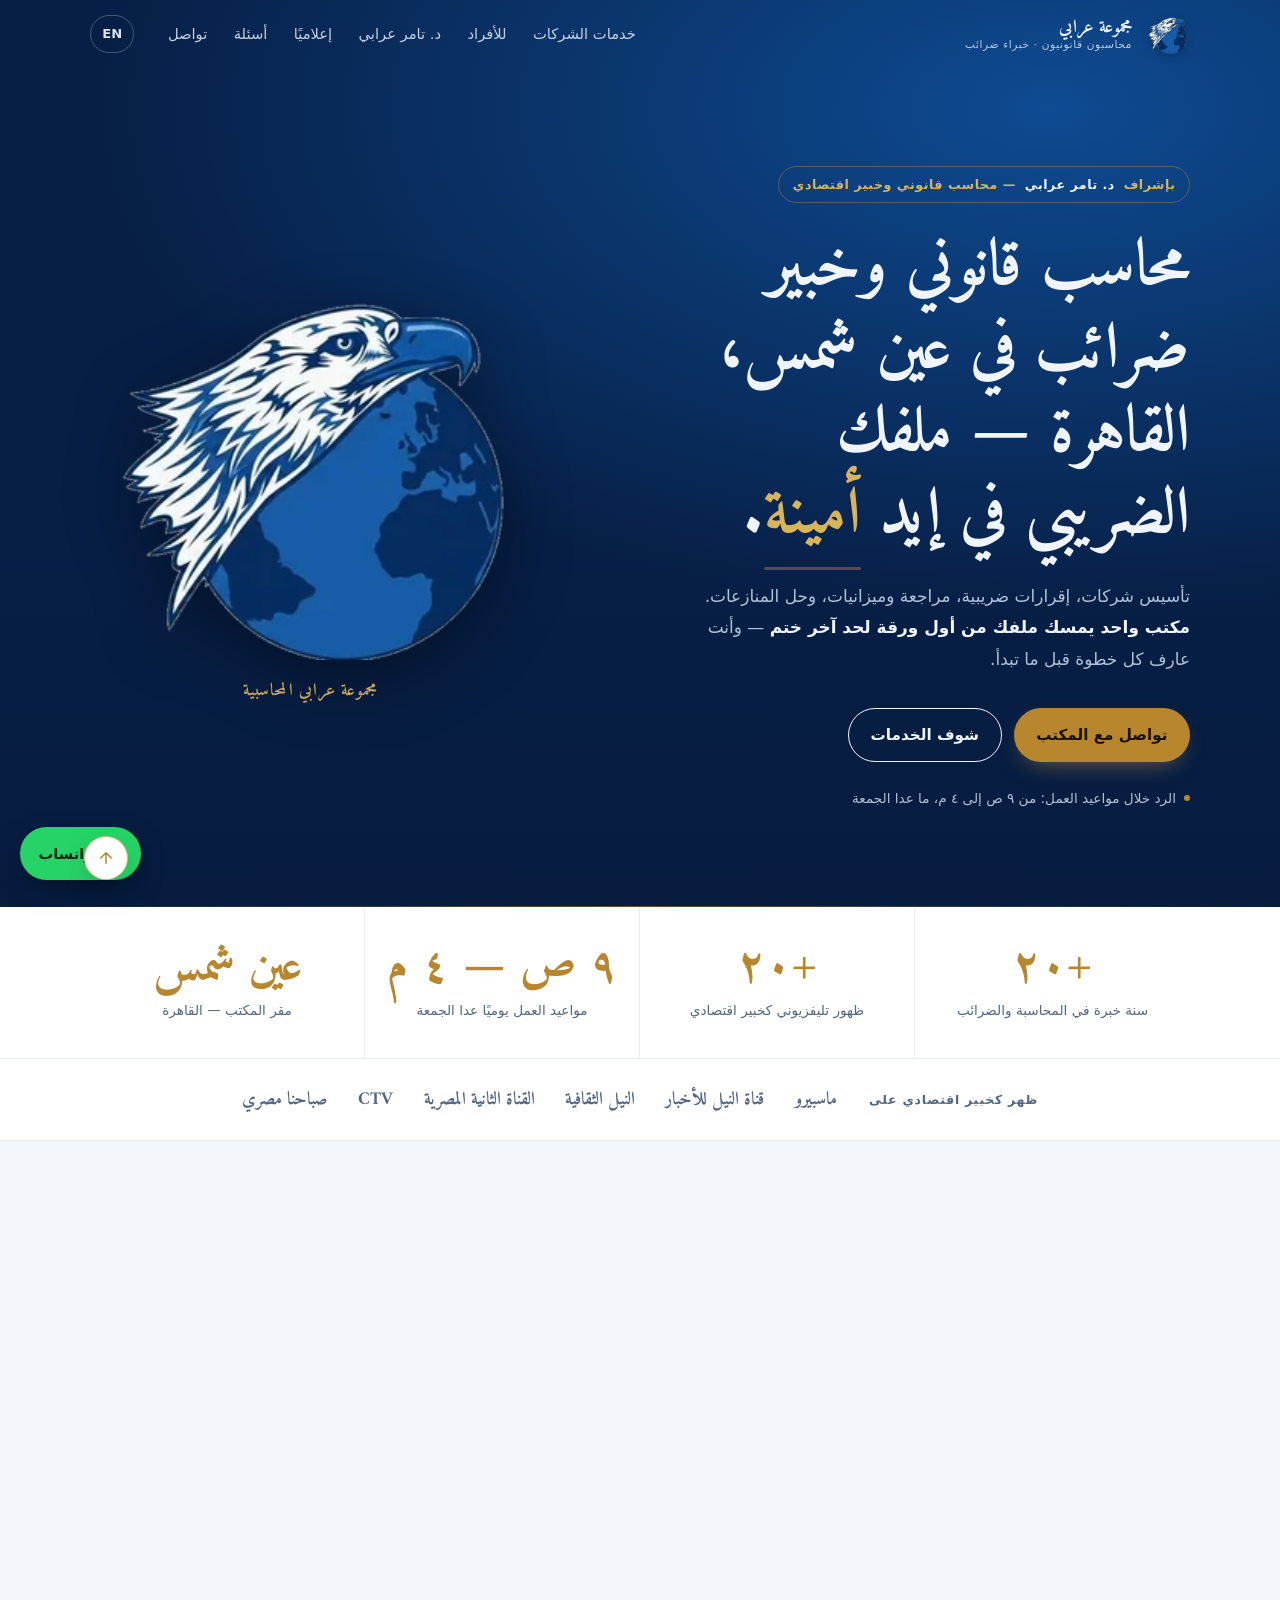
==== commit 4d4f848c: "Improve mobile navigation and page performance" ====
--- a/index.html
+++ b/index.html
@@ -36,8 +36,8 @@
 <link rel="preconnect" href="https://fonts.gstatic.com" crossorigin>
 <link rel="preload" as="image" href="assets/media/orabi-mark-256.webp" type="image/webp" media="(max-width: 600px)">
 <link rel="preload" as="image" href="assets/media/orabi-mark.webp" type="image/webp" media="(min-width: 601px)">
-<link rel="preload" as="style" href="https://fonts.googleapis.com/css2?family=Amiri:wght@400;700&family=IBM+Plex+Sans+Arabic:wght@400;500;600;700&display=swap" onload="this.onload=null;this.rel='stylesheet'">
-<noscript><link rel="stylesheet" href="https://fonts.googleapis.com/css2?family=Amiri:wght@400;700&family=IBM+Plex+Sans+Arabic:wght@400;500;600;700&display=swap"></noscript>
+<link rel="preload" as="style" href="https://fonts.googleapis.com/css2?family=Amiri:wght@700&display=swap" onload="this.onload=null;this.rel='stylesheet'">
+<noscript><link rel="stylesheet" href="https://fonts.googleapis.com/css2?family=Amiri:wght@700&display=swap"></noscript>
 <link rel="sitemap" type="application/xml" href="/sitemap.xml">
 <link rel="stylesheet" href="assets/style.css">
 <script>document.documentElement.classList.add('js')</script>
@@ -127,7 +127,7 @@
       </span>
     </a>
 
-    <nav class="nav" aria-label="التنقل الرئيسي">
+    <nav class="nav" id="site-nav" aria-label="التنقل الرئيسي">
       <a href="#companies">خدمات الشركات</a>
       <a href="#individuals">للأفراد</a>
       <a href="#about">د. تامر عرابي</a>
@@ -138,7 +138,7 @@
 
     <div class="hdr-act">
       <a class="lang" href="en/" hreflang="en" lang="en">EN</a>
-      <button class="menu-btn" type="button" aria-expanded="false" aria-label="فتح القائمة">
+      <button class="menu-btn" type="button" aria-expanded="false" aria-controls="site-nav" aria-label="فتح قائمة التنقل" title="فتح قائمة التنقل">
         <span></span><span></span><span></span>
       </button>
     </div>
@@ -571,6 +571,7 @@
   <span class="fab-txt">واتساب</span>
 </a>
 
+<a class="back-to-top" href="#top" aria-label="العودة إلى أعلى الصفحة" title="العودة إلى أعلى الصفحة" hidden><svg viewBox="0 0 24 24" fill="none" stroke="currentColor" stroke-width="2" stroke-linecap="round" stroke-linejoin="round" aria-hidden="true"><path d="M12 19V5M5 12l7-7 7 7"/></svg></a>
 <script src="assets/app.js"></script>
 </body>
 </html>
--- a/assets/style.css
+++ b/assets/style.css
@@ -27,7 +27,7 @@
   --radius:14px;
   --radius-lg:22px;
   --display:"Amiri","Times New Roman",serif;
-  --body:"IBM Plex Sans Arabic",system-ui,-apple-system,"Segoe UI",sans-serif;
+  --body:system-ui,-apple-system,"Segoe UI",Tahoma,sans-serif;
   --maxw:1180px;
   --pad:clamp(1.15rem,4vw,2.5rem);
   --ease:cubic-bezier(.22,.61,.36,1);
@@ -431,7 +431,7 @@
 .ftr a{color:var(--on-dark-2);text-decoration:none}
 .ftr a:hover{color:var(--gold-2)}
 .ftr-note{font-size:.78rem;opacity:.62;margin-block-start:1.4rem;max-inline-size:74ch;line-height:1.7}
-.ftr-meta{display:flex;flex-wrap:wrap;align-items:center;gap:.45rem 1rem;margin-block-start:1.2rem;padding-block-start:1rem;border-block-start:1px solid color-mix(in srgb,var(--on-dark) 14%,transparent);font-size:.78rem}
+.ftr-meta{display:flex;flex-wrap:wrap;align-items:center;justify-content:space-between;gap:.45rem 1rem;width:100%;margin-block-start:1.2rem;padding-block-start:1rem;border-block-start:1px solid color-mix(in srgb,var(--on-dark) 14%,transparent);font-size:.78rem}
 .ftr-meta a{color:var(--gold-2);font-weight:600}
 .ftr-meta .sep{opacity:.4}
 
@@ -456,6 +456,18 @@
 .fab:hover{transform:translateY(-3px);background:#1EBE5D}
 .fab .wa-icon{inline-size:20px;block-size:20px;flex:none}
 .fab-txt{display:inline}
+
+/* ---------- back to top ---------- */
+.back-to-top{
+  position:fixed;inset-block-end:20px;inset-inline-end:84px;z-index:70;
+  display:inline-flex;align-items:center;justify-content:center;
+  inline-size:44px;block-size:44px;border:1px solid color-mix(in srgb,var(--gold) 55%,transparent);
+  border-radius:50%;background:var(--surface);color:var(--gold);text-decoration:none;
+  box-shadow:0 10px 30px -12px rgba(0,0,0,.55);
+  transition:transform .22s var(--ease),background .2s,color .2s;
+}
+.back-to-top:hover{transform:translateY(-3px);background:var(--gold);color:#1A1204}
+.back-to-top svg{inline-size:18px;block-size:18px}
 
 /* ---------- reveal ---------- */
 .js .reveal{opacity:0;transform:translateY(20px)}
@@ -500,7 +512,7 @@
   .brand-logo-shell{inline-size:40px;block-size:40px;border-radius:9px}
   .brand-name{font-size:.98rem}
   .brand-sub{display:none}
-  .menu-btn{display:block;margin-inline-start:auto}
+  .menu-btn{display:grid;place-items:center;inline-size:44px;block-size:44px;margin-inline-start:auto;padding:0}
   .hdr-act .btn{display:none}
   .nav{
     position:absolute;inset-block-start:68px;inset-inline:0;flex-direction:column;gap:0;
@@ -511,6 +523,8 @@
   .hdr.is-open .nav{clip-path:inset(0 0 0 0)}
   .hdr.is-open{background:var(--surface);--hd-fg:var(--ink);border-block-end-color:var(--line)}
   .nav a{padding:.7rem .2rem;border-block-end:1px solid var(--line-soft);border-radius:0;font-size:1rem;color:var(--ink)}
+  .ftr-meta{justify-content:flex-start}
+  .back-to-top{inset-inline-end:78px;inset-block-end:18px}
   .doc-cols{columns:1}
   .fab-txt{display:none}
   .fab{padding:.85rem}
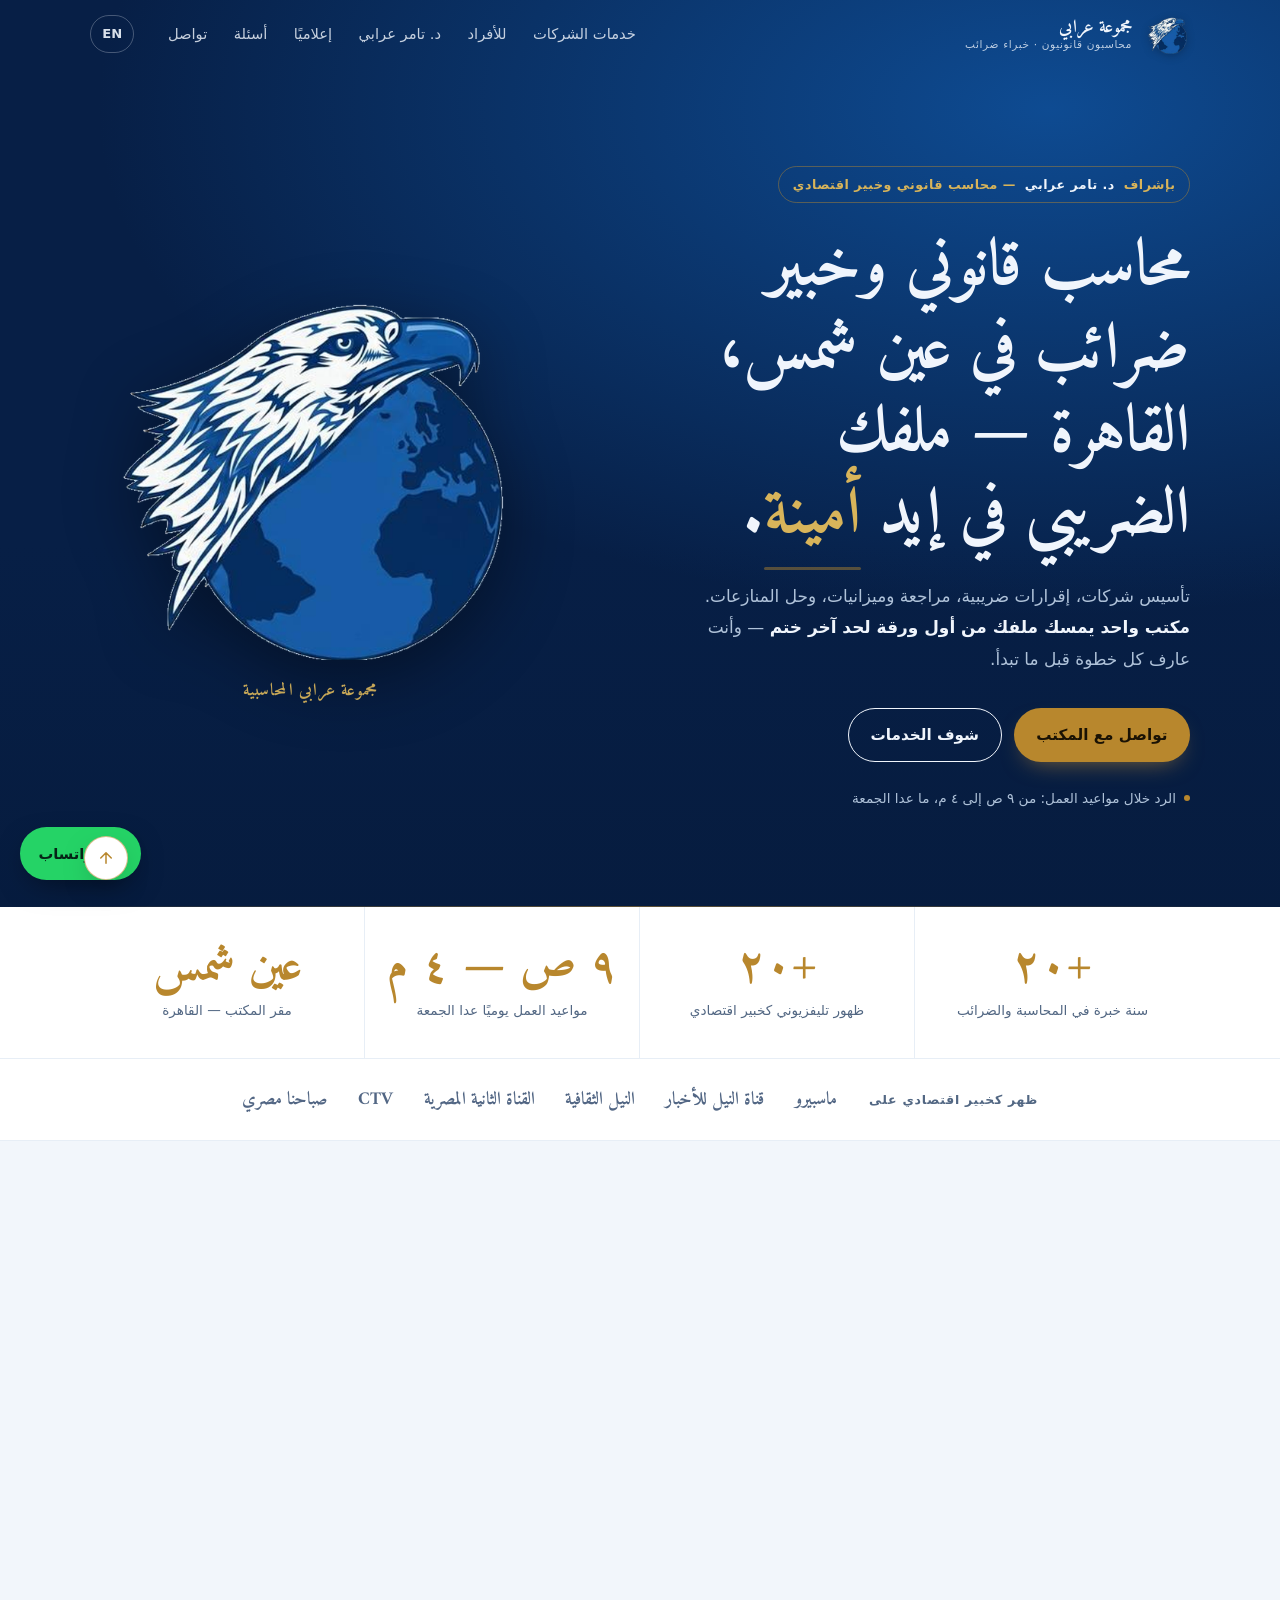
==== commit cbfd0db8: "Clarify mobile navigation control" ====
--- a/index.html
+++ b/index.html
@@ -138,7 +138,7 @@
 
     <div class="hdr-act">
       <a class="lang" href="en/" hreflang="en" lang="en">EN</a>
-      <button class="menu-btn" type="button" aria-expanded="false" aria-controls="site-nav" aria-label="فتح قائمة التنقل" title="فتح قائمة التنقل">
+      <button class="menu-btn" type="button" aria-expanded="false" aria-controls="site-nav" aria-label="فتح قائمة التنقل" title="فتح قائمة التنقل" data-label="القائمة">
         <span></span><span></span><span></span>
       </button>
     </div>
--- a/assets/style.css
+++ b/assets/style.css
@@ -512,7 +512,8 @@
   .brand-logo-shell{inline-size:40px;block-size:40px;border-radius:9px}
   .brand-name{font-size:.98rem}
   .brand-sub{display:none}
-  .menu-btn{display:grid;place-items:center;inline-size:44px;block-size:44px;margin-inline-start:auto;padding:0}
+  .menu-btn{display:grid;grid-auto-flow:column;place-items:center;gap:.45rem;min-inline-size:44px;block-size:44px;margin-inline-start:auto;padding-inline:.7rem;font:inherit;font-size:.75rem;font-weight:700}
+  .menu-btn::after{content:attr(data-label);white-space:nowrap}
   .hdr-act .btn{display:none}
   .nav{
     position:absolute;inset-block-start:68px;inset-inline:0;flex-direction:column;gap:0;
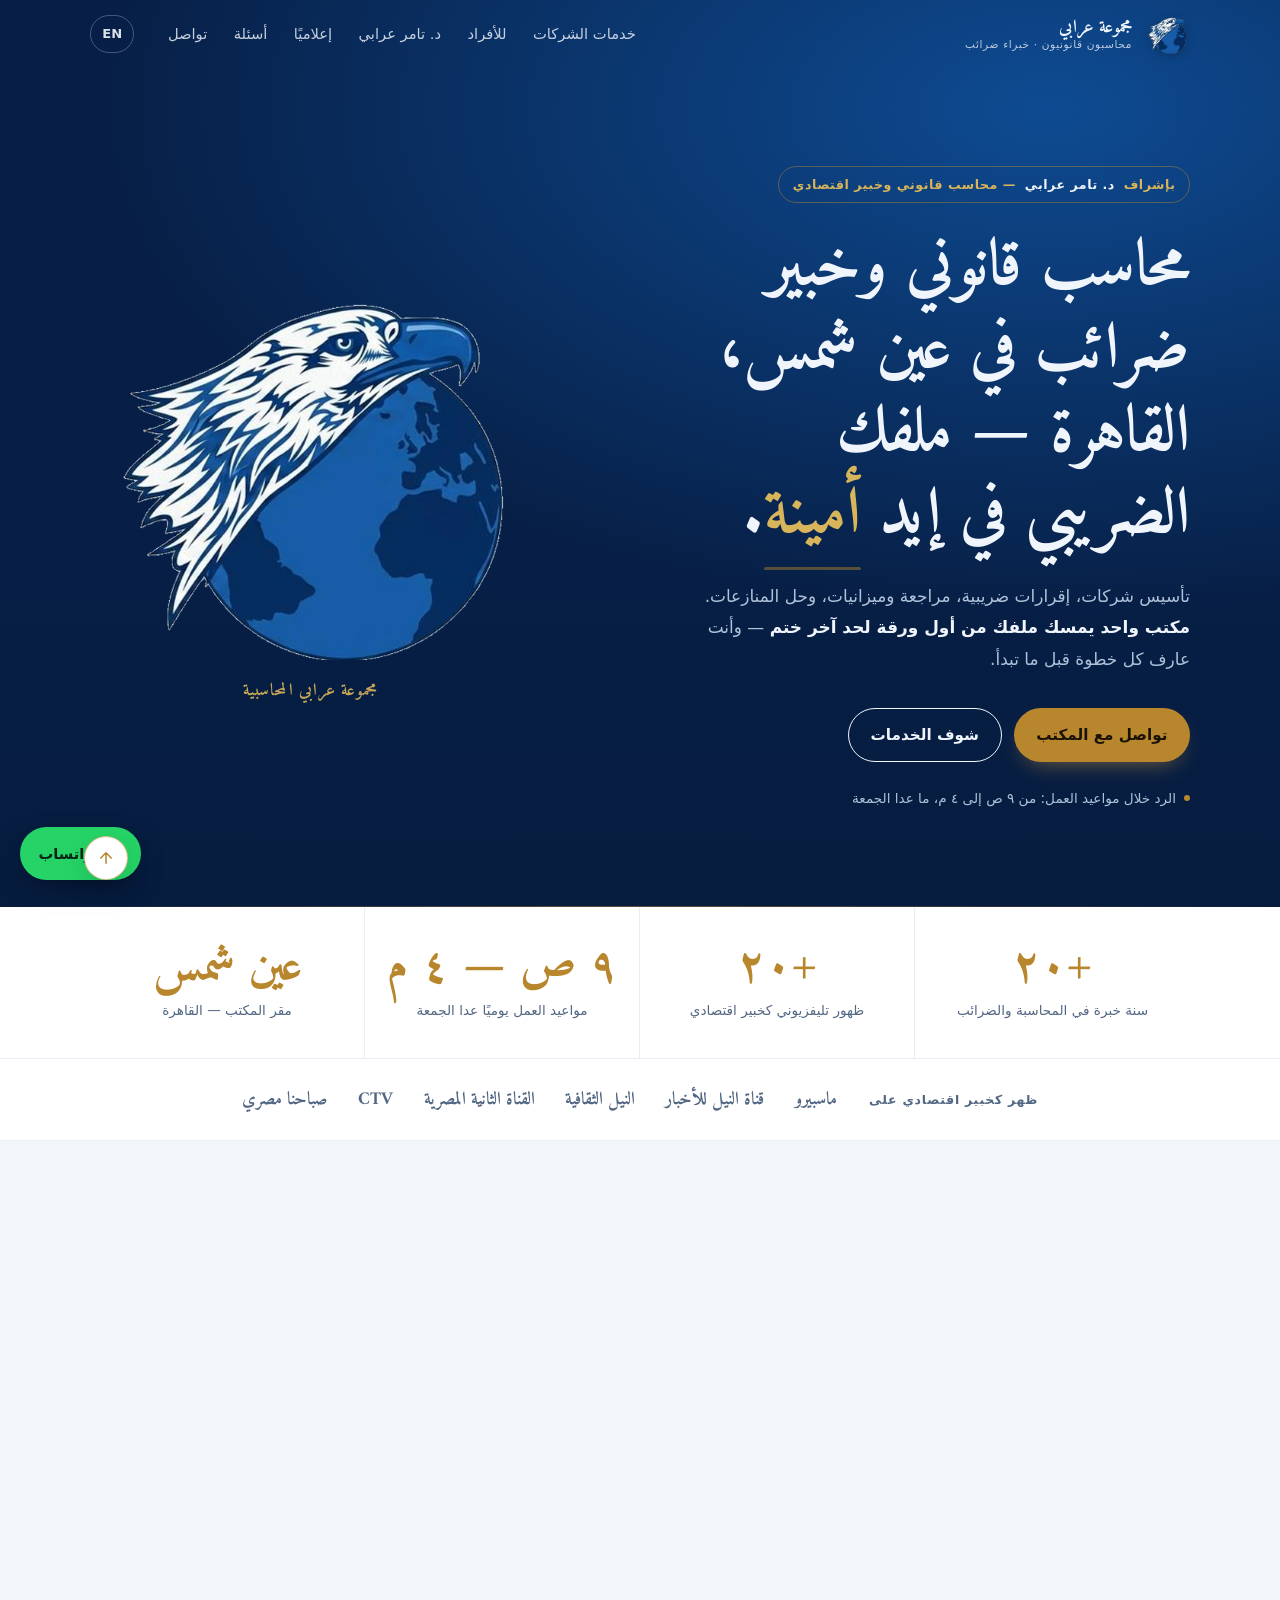
==== commit a99acc4a: "Fix responsive mobile header layout" ====
--- a/index.html
+++ b/index.html
@@ -139,7 +139,7 @@
     <div class="hdr-act">
       <a class="lang" href="en/" hreflang="en" lang="en">EN</a>
       <button class="menu-btn" type="button" aria-expanded="false" aria-controls="site-nav" aria-label="فتح قائمة التنقل" title="فتح قائمة التنقل" data-label="القائمة">
-        <span></span><span></span><span></span>
+        <span class="menu-icon" aria-hidden="true"><span></span><span></span><span></span></span>
       </button>
     </div>
   </div>
--- a/assets/style.css
+++ b/assets/style.css
@@ -170,11 +170,25 @@
 .btn-line{border-color:var(--line);color:var(--ink);background:var(--surface)}
 .btn-line:hover{border-color:var(--gold);color:var(--gold)}
 
-.menu-btn{display:none;background:none;border:1px solid color-mix(in srgb, var(--hd-fg) 30%, transparent);color:var(--hd-fg);border-radius:9px;padding:.42rem .6rem;cursor:pointer}
-.menu-btn span{display:block;inline-size:18px;block-size:2px;background:currentColor;margin-block:3px;border-radius:2px;transition:transform .25s var(--ease), opacity .2s}
-.hdr.is-open .menu-btn span:nth-child(1){transform:translateY(5px) rotate(45deg)}
-.hdr.is-open .menu-btn span:nth-child(2){opacity:0}
-.hdr.is-open .menu-btn span:nth-child(3){transform:translateY(-5px) rotate(-45deg)}
+.menu-btn{
+  display:none;align-items:center;justify-content:center;gap:.55rem;
+  min-inline-size:106px;block-size:44px;padding:.45rem .75rem;
+  border:1px solid color-mix(in srgb,var(--gold-2) 62%,transparent);
+  border-radius:12px;background:color-mix(in srgb,var(--on-dark) 8%,transparent);
+  color:var(--hd-fg);box-shadow:0 8px 22px -16px rgba(0,0,0,.7);
+  cursor:pointer;font:inherit;font-size:.76rem;font-weight:700;direction:ltr;
+  transition:background .25s var(--ease),border-color .25s var(--ease),color .25s var(--ease),box-shadow .25s var(--ease),transform .2s var(--ease)
+}
+.menu-btn::after{content:attr(data-label);white-space:nowrap;line-height:1}
+.menu-icon{display:inline-flex;flex-direction:column;align-items:stretch;justify-content:center;gap:4px;inline-size:18px;block-size:18px;flex:none}
+.menu-icon > span{display:block;inline-size:18px;block-size:2px;background:currentColor;border-radius:2px;transition:transform .28s var(--ease),opacity .2s,background .25s}
+.menu-btn:hover{background:color-mix(in srgb,var(--gold) 18%,transparent);border-color:var(--gold-2);transform:translateY(-1px)}
+.menu-btn:focus-visible{outline:3px solid color-mix(in srgb,var(--gold-2) 62%,transparent);outline-offset:3px}
+.hdr.is-open .menu-btn{background:var(--gold);border-color:var(--gold-2);color:#071F46;box-shadow:0 10px 24px -14px rgba(176,131,57,.9)}
+.hdr.is-open .menu-btn:hover{background:var(--gold-2)}
+.hdr.is-open .menu-btn .menu-icon > span:nth-child(1){transform:translateY(6px) rotate(45deg)}
+.hdr.is-open .menu-btn .menu-icon > span:nth-child(2){opacity:0}
+.hdr.is-open .menu-btn .menu-icon > span:nth-child(3){transform:translateY(-6px) rotate(-45deg)}
 
 /* ---------- hero ---------- */
 .hero{
@@ -213,7 +227,7 @@
 /* hero brand mark */
 .hero-logo{display:flex;flex-direction:column;align-items:center;justify-content:center;gap:1rem}
 .hero-logo picture{display:block;inline-size:min(390px,82vw);aspect-ratio:1}
-.hero-logo-img{display:block;inline-size:100%;block-size:100%;object-fit:contain;filter:drop-shadow(0 18px 34px rgba(0,0,0,.4))}
+.hero-logo-img{display:block;inline-size:100%;block-size:100%;object-fit:contain}
 .hero-logo-caption{
   color:var(--gold-2);font-family:var(--display);font-size:1.06rem;font-weight:700;
   letter-spacing:.05em;text-align:center;opacity:.92
@@ -509,19 +523,29 @@
   .trust-item:nth-child(3),.trust-item:nth-child(4){border-block-start:1px solid var(--line-soft)}
 }
 @media (max-width:760px){
+  .hero-title em{white-space:normal}
+  .hdr-in{position:relative}
+  .brand{position:absolute;inset-block-start:50%;transform:translateY(-50%);min-inline-size:0;max-inline-size:calc(100vw - 180px);overflow:hidden}
+  .brand-txt{overflow:hidden}
   .brand-logo-shell{inline-size:40px;block-size:40px;border-radius:9px}
-  .brand-name{font-size:.98rem}
+  .brand-name{font-size:.98rem;overflow:hidden;text-overflow:ellipsis}
   .brand-sub{display:none}
-  .menu-btn{display:grid;grid-auto-flow:column;place-items:center;gap:.45rem;min-inline-size:44px;block-size:44px;margin-inline-start:auto;padding-inline:.7rem;font:inherit;font-size:.75rem;font-weight:700}
-  .menu-btn::after{content:attr(data-label);white-space:nowrap}
+  .hdr-act{position:absolute;inset-block-start:50%;transform:translateY(-50%);margin:0}
+  [dir="rtl"] .brand{inset-inline-start:auto;inset-inline-end:auto;right:var(--pad);left:auto}
+  [dir="rtl"] .hdr-act{inset-inline-start:auto;inset-inline-end:auto;left:var(--pad);right:auto}
+  [dir="ltr"] .brand{inset-inline-start:auto;inset-inline-end:auto;left:var(--pad);right:auto}
+  [dir="ltr"] .hdr-act{inset-inline-start:auto;inset-inline-end:auto;right:var(--pad);left:auto}
+  .menu-btn{display:inline-flex}
   .hdr-act .btn{display:none}
   .nav{
     position:absolute;inset-block-start:68px;inset-inline:0;flex-direction:column;gap:0;
     background:var(--surface);border-block-end:1px solid var(--line);
-    padding:.6rem var(--pad) 1.1rem;margin-inline-start:0;
-    clip-path:inset(0 0 100% 0);transition:clip-path .35s var(--ease);
+    max-block-size:0;overflow:hidden;visibility:hidden;opacity:0;transform:translateY(-8px);
+    padding:0 var(--pad);margin-inline-start:0;
+    box-shadow:0 16px 28px -24px rgba(7,31,70,.8);
+    transition:max-block-size .35s var(--ease),opacity .24s var(--ease),transform .35s var(--ease),padding .35s var(--ease),visibility 0s linear .35s;
   }
-  .hdr.is-open .nav{clip-path:inset(0 0 0 0)}
+  .hdr.is-open .nav{max-block-size:320px;visibility:visible;opacity:1;transform:none;padding:.6rem var(--pad) 1.1rem;transition-delay:0s}
   .hdr.is-open{background:var(--surface);--hd-fg:var(--ink);border-block-end-color:var(--line)}
   .nav a{padding:.7rem .2rem;border-block-end:1px solid var(--line-soft);border-radius:0;font-size:1rem;color:var(--ink)}
   .ftr-meta{justify-content:flex-start}
@@ -531,6 +555,8 @@
   .fab{padding:.85rem}
 }
 @media (max-width:520px){
+  .brand{inline-size:40px;max-inline-size:40px;overflow:visible}
+  .brand-txt{display:none}
   .trust-grid{grid-template-columns:1fr}
   .trust-item{border-inline-start:0;border-block-start:1px solid var(--line-soft)}
   .trust-item:first-child{border-block-start:0}
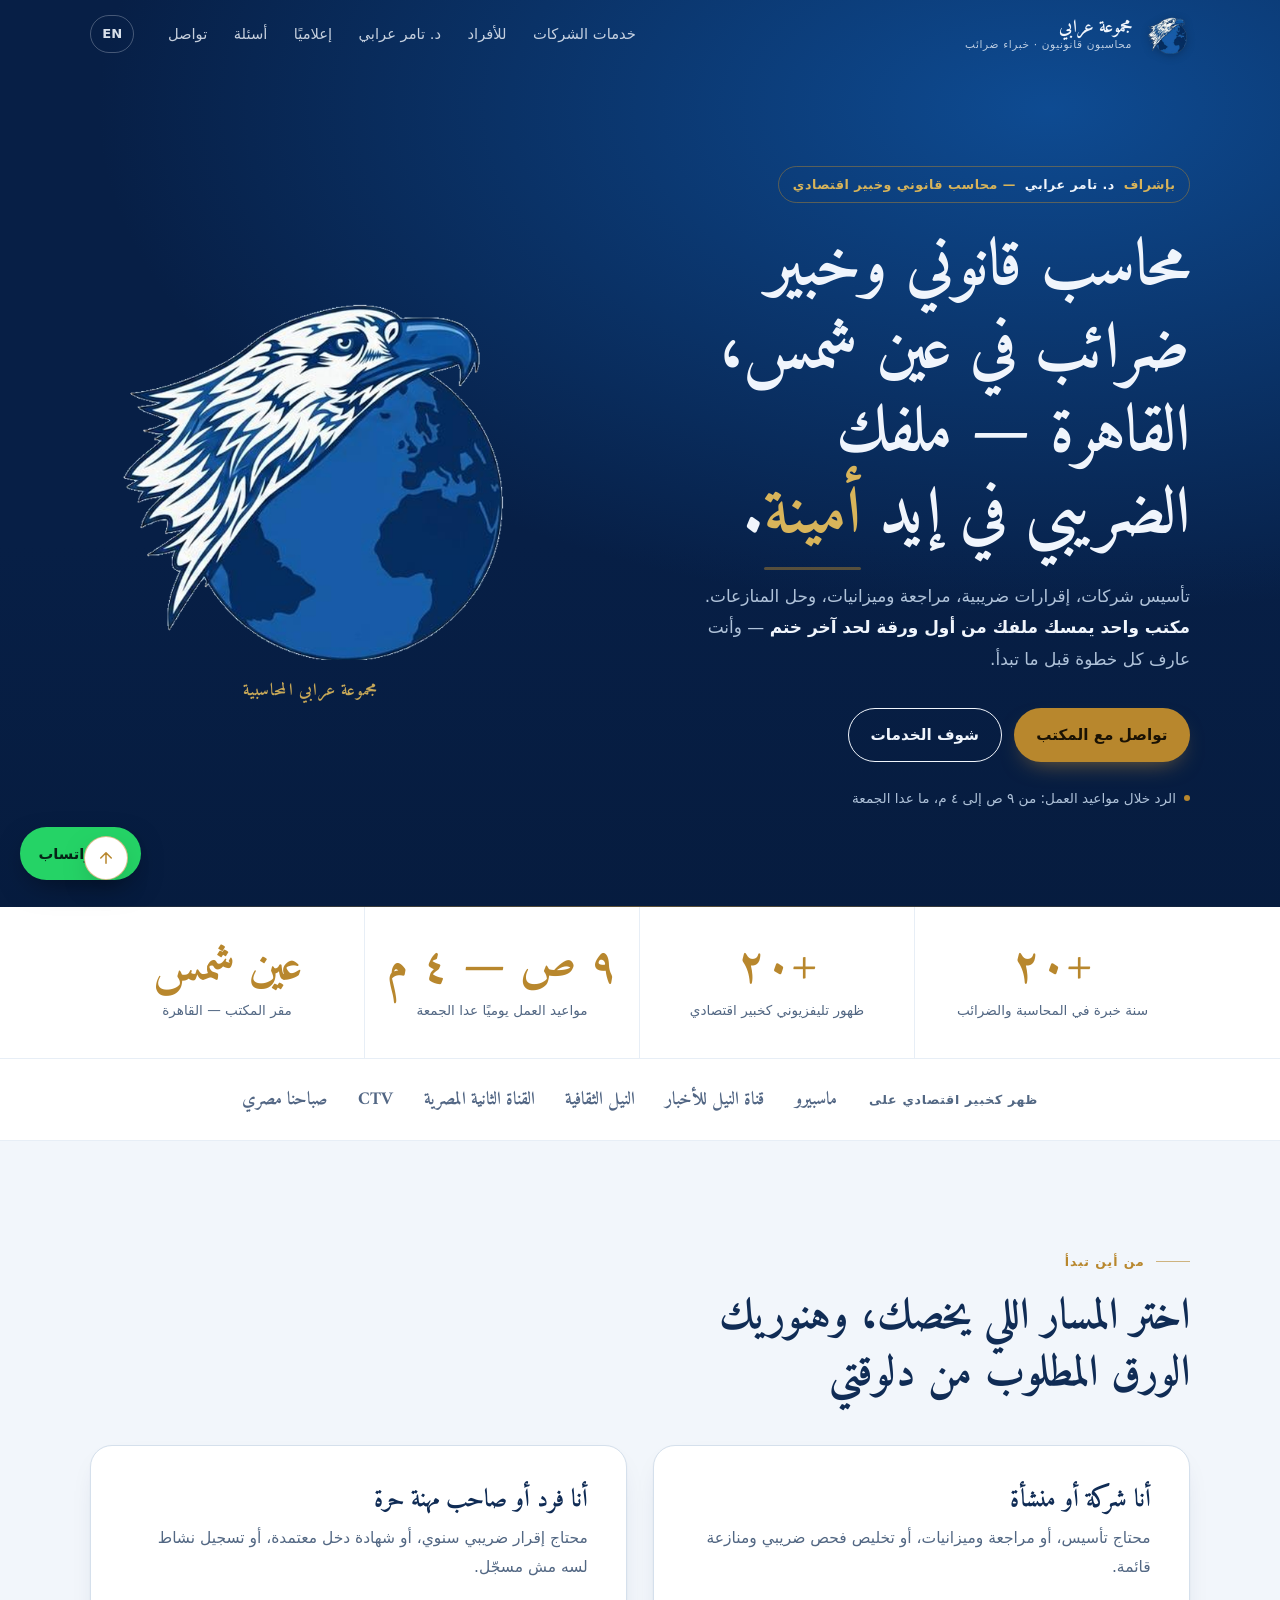
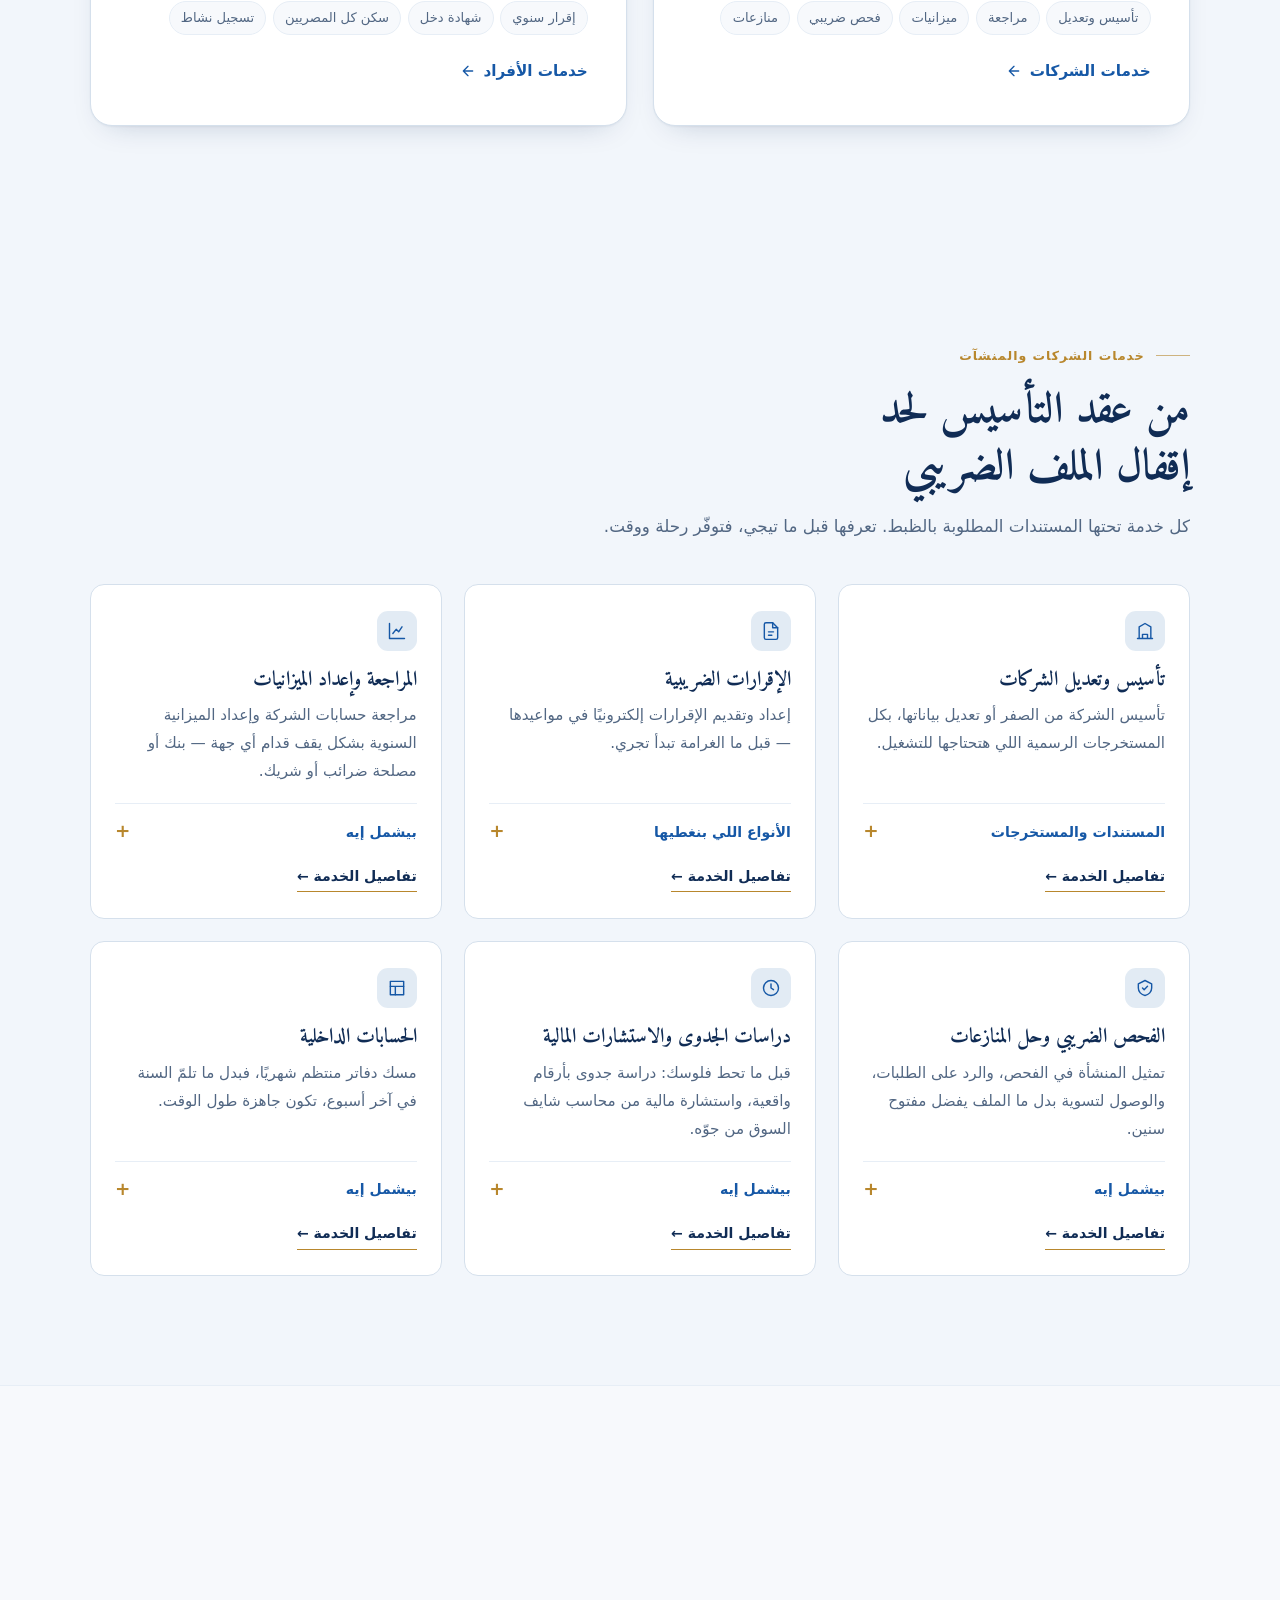
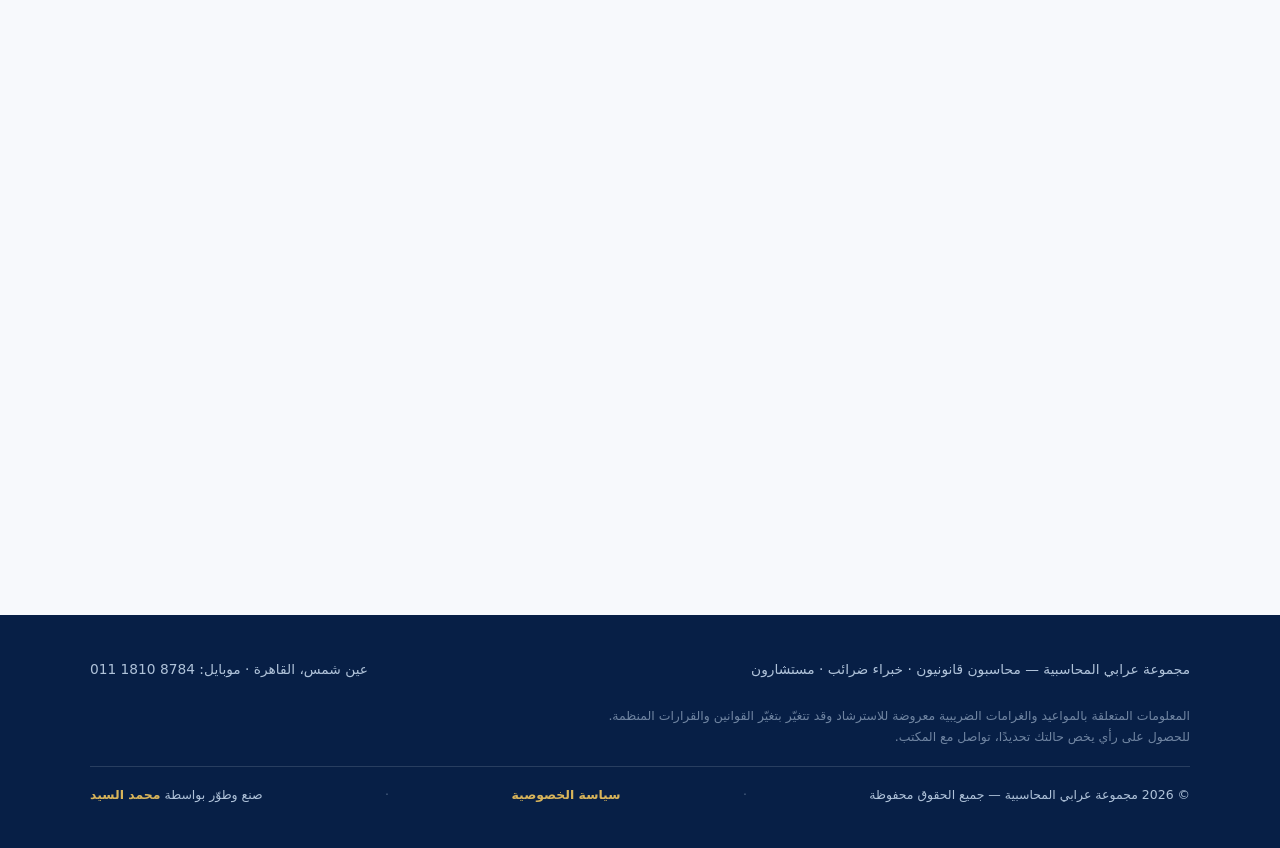
==== commit 227f30eb: "Improve doctor entity SEO and favicon" ====
--- a/index.html
+++ b/index.html
@@ -4,8 +4,9 @@
 <meta charset="utf-8">
 <meta name="viewport" content="width=device-width, initial-scale=1">
 <link rel="icon" href="favicon.ico" type="image/x-icon">
-<title>مجموعة عرابي المحاسبية | محاسب قانوني وخبير ضرائب في عين شمس، القاهرة</title>
-<meta name="description" content="مجموعة عرابي المحاسبية في عين شمس، القاهرة: تأسيس شركات، إقرارات ضريبية، مراجعة وميزانيات، مسك حسابات، وحل المنازعات بإشراف د. تامر عرابي.">
+<link rel="icon" href="assets/media/favicon-48.png" type="image/png" sizes="48x48">
+<title>د. تامر عرابي (تامر محمود عبدالحليم عرابي) | مجموعة عرابي المحاسبية</title>
+<meta name="description" content="مجموعة عرابي المحاسبية بإشراف الدكتور تامر محمود عبدالحليم عرابي المعروف باسم د. تامر عرابي في عين شمس، القاهرة: محاسبة وضرائب وتأسيس شركات.">
 <meta name="author" content="Mohamed Elsayed">
 <meta name="google-site-verification" content="iTiBmMCSY20aipw2C19sZNPYdRCUEdfzv8Xd8Cf2YQs">
 <meta name="robots" content="index,follow,max-image-preview:large,max-snippet:-1,max-video-preview:-1">
@@ -17,8 +18,8 @@
 <meta property="og:type" content="website">
 <meta property="og:locale" content="ar_EG">
 <meta property="og:locale:alternate" content="en_EG">
-<meta property="og:title" content="مجموعة عرابي المحاسبية | محاسب قانوني وخبير ضرائب في القاهرة">
-<meta property="og:description" content="تأسيس شركات، إقرارات ضريبية، مراجعة وميزانيات، مسك حسابات، وحل المنازعات في عين شمس والقاهرة.">
+<meta property="og:title" content="د. تامر عرابي (تامر محمود عبدالحليم عرابي) | مجموعة عرابي المحاسبية">
+<meta property="og:description" content="موقع مجموعة عرابي المحاسبية بإشراف الدكتور تامر محمود عبدالحليم عرابي، محاسب قانوني وخبير اقتصادي في عين شمس، القاهرة.">
 <meta property="og:url" content="https://orabi-group.com/">
 <meta property="og:site_name" content="مجموعة عرابي المحاسبية">
 <meta property="og:image" content="https://orabi-group.com/assets/media/orabi-og.png">
@@ -28,8 +29,8 @@
 <meta property="og:image:height" content="630">
 <meta property="og:image:alt" content="شعار مجموعة عرابي المحاسبية">
 <meta name="twitter:card" content="summary_large_image">
-<meta name="twitter:title" content="مجموعة عرابي المحاسبية — محاسبون قانونيون وخبراء ضرائب">
-<meta name="twitter:description" content="ملفك الضريبي في يد محاسب قانوني. تأسيس شركات، إقرارات ضريبية، مراجعة وميزانيات، وحل المنازعات الضريبية.">
+<meta name="twitter:title" content="د. تامر عرابي | مجموعة عرابي المحاسبية">
+<meta name="twitter:description" content="د. تامر محمود عبدالحليم عرابي، محاسب قانوني وخبير اقتصادي ومؤسس مجموعة عرابي المحاسبية.">
 <meta name="twitter:image" content="https://orabi-group.com/assets/media/orabi-og.png">
 <meta name="twitter:image:alt" content="شعار مجموعة عرابي المحاسبية">
 <link rel="preconnect" href="https://fonts.googleapis.com">
@@ -39,7 +40,7 @@
 <link rel="preload" as="style" href="https://fonts.googleapis.com/css2?family=Amiri:wght@700&display=swap" onload="this.onload=null;this.rel='stylesheet'">
 <noscript><link rel="stylesheet" href="https://fonts.googleapis.com/css2?family=Amiri:wght@700&display=swap"></noscript>
 <link rel="sitemap" type="application/xml" href="/sitemap.xml">
-<link rel="stylesheet" href="assets/style.css">
+<link rel="stylesheet" href="assets/style.css?v=a99acc4">
 <script>document.documentElement.classList.add('js')</script>
 <script type="application/ld+json">
 {
@@ -89,8 +90,15 @@
     {
       "@type": "Person",
       "@id": "https://orabi-group.com/#founder",
-      "name": "د. تامر عرابي",
+      "name": "تامر محمود عبدالحليم عرابي",
+      "alternateName": ["د. تامر عرابي", "الدكتور تامر عرابي", "دكتور تامر محمود عبدالحليم عرابي", "تامر عرابي"],
+      "honorificPrefix": "دكتور",
+      "givenName": "تامر محمود عبدالحليم",
+      "familyName": "عرابي",
       "jobTitle": "محاسب قانوني وخبير اقتصادي",
+      "description": "تامر محمود عبدالحليم عرابي، المعروف إعلاميًا باسم د. تامر عرابي، محاسب قانوني وخبير اقتصادي ومؤسس مجموعة عرابي المحاسبية.",
+      "image": "https://orabi-group.com/assets/media/tamer-orabi.jpg",
+      "url": "https://orabi-group.com/#about",
       "worksFor": { "@id": "https://orabi-group.com/#business" }
     },
     {
@@ -105,7 +113,7 @@
       "@type": "WebPage",
       "@id": "https://orabi-group.com/#webpage",
       "url": "https://orabi-group.com/",
-      "name": "مجموعة عرابي المحاسبية | محاسب قانوني وخبير ضرائب في عين شمس، القاهرة",
+      "name": "د. تامر عرابي (تامر محمود عبدالحليم عرابي) | مجموعة عرابي المحاسبية",
       "isPartOf": { "@id": "https://orabi-group.com/#website" },
       "about": { "@id": "https://orabi-group.com/#business" },
       "primaryImageOfPage": { "@type": "ImageObject", "url": "https://orabi-group.com/assets/media/orabi-og.png" },
@@ -408,14 +416,14 @@
 <section class="section" id="about">
   <div class="wrap about-grid">
     <div class="portrait reveal">
-      <img src="assets/media/tamer-orabi.jpg" alt="د. تامر عرابي" width="350" height="350" loading="lazy" decoding="async">
-      <span class="portrait-cap">د. تامر عرابي — محاسب قانوني وخبير اقتصادي</span>
+      <img src="assets/media/tamer-orabi.jpg" alt="د. تامر محمود عبدالحليم عرابي" width="350" height="350" loading="lazy" decoding="async">
+      <span class="portrait-cap">د. تامر محمود عبدالحليم عرابي — المعروف إعلاميًا باسم د. تامر عرابي</span>
     </div>
 
     <div class="reveal">
       <span class="eyebrow">مين اللي هيمسك ملفك</span>
-      <h2 class="h2">د. تامر عرابي</h2>
-      <p class="lede">محاسب قانوني بيدير مجموعة عرابي المحاسبية من عين شمس لأكتر من ٢٠ سنة. وفي نفس الوقت خبير اقتصادي بتستضيفه القنوات المصرية الرسمية عشان يحلّل ملفات زي الضرائب والاقتصاد الرقمي والمشروعات القومية.</p>
+      <h2 class="h2">د. تامر محمود عبدالحليم عرابي</h2>
+      <p class="lede">د. تامر محمود عبدالحليم عرابي، المعروف إعلاميًا باسم د. تامر عرابي، محاسب قانوني بيدير مجموعة عرابي المحاسبية من عين شمس لأكتر من ٢٠ سنة. وفي نفس الوقت خبير اقتصادي بتستضيفه القنوات المصرية الرسمية عشان يحلّل ملفات زي الضرائب والاقتصاد الرقمي والمشروعات القومية.</p>
       <p class="lede">اللي القنوات بتسأله عن اقتصاد مصر، هو نفسه اللي هيقعد معاك يراجع دفاترك.</p>
 
       <ul class="creds">
@@ -572,6 +580,6 @@
 </a>
 
 <a class="back-to-top" href="#top" aria-label="العودة إلى أعلى الصفحة" title="العودة إلى أعلى الصفحة" hidden><svg viewBox="0 0 24 24" fill="none" stroke="currentColor" stroke-width="2" stroke-linecap="round" stroke-linejoin="round" aria-hidden="true"><path d="M12 19V5M5 12l7-7 7 7"/></svg></a>
-<script src="assets/app.js"></script>
+<script src="assets/app.js?v=a99acc4"></script>
 </body>
 </html>
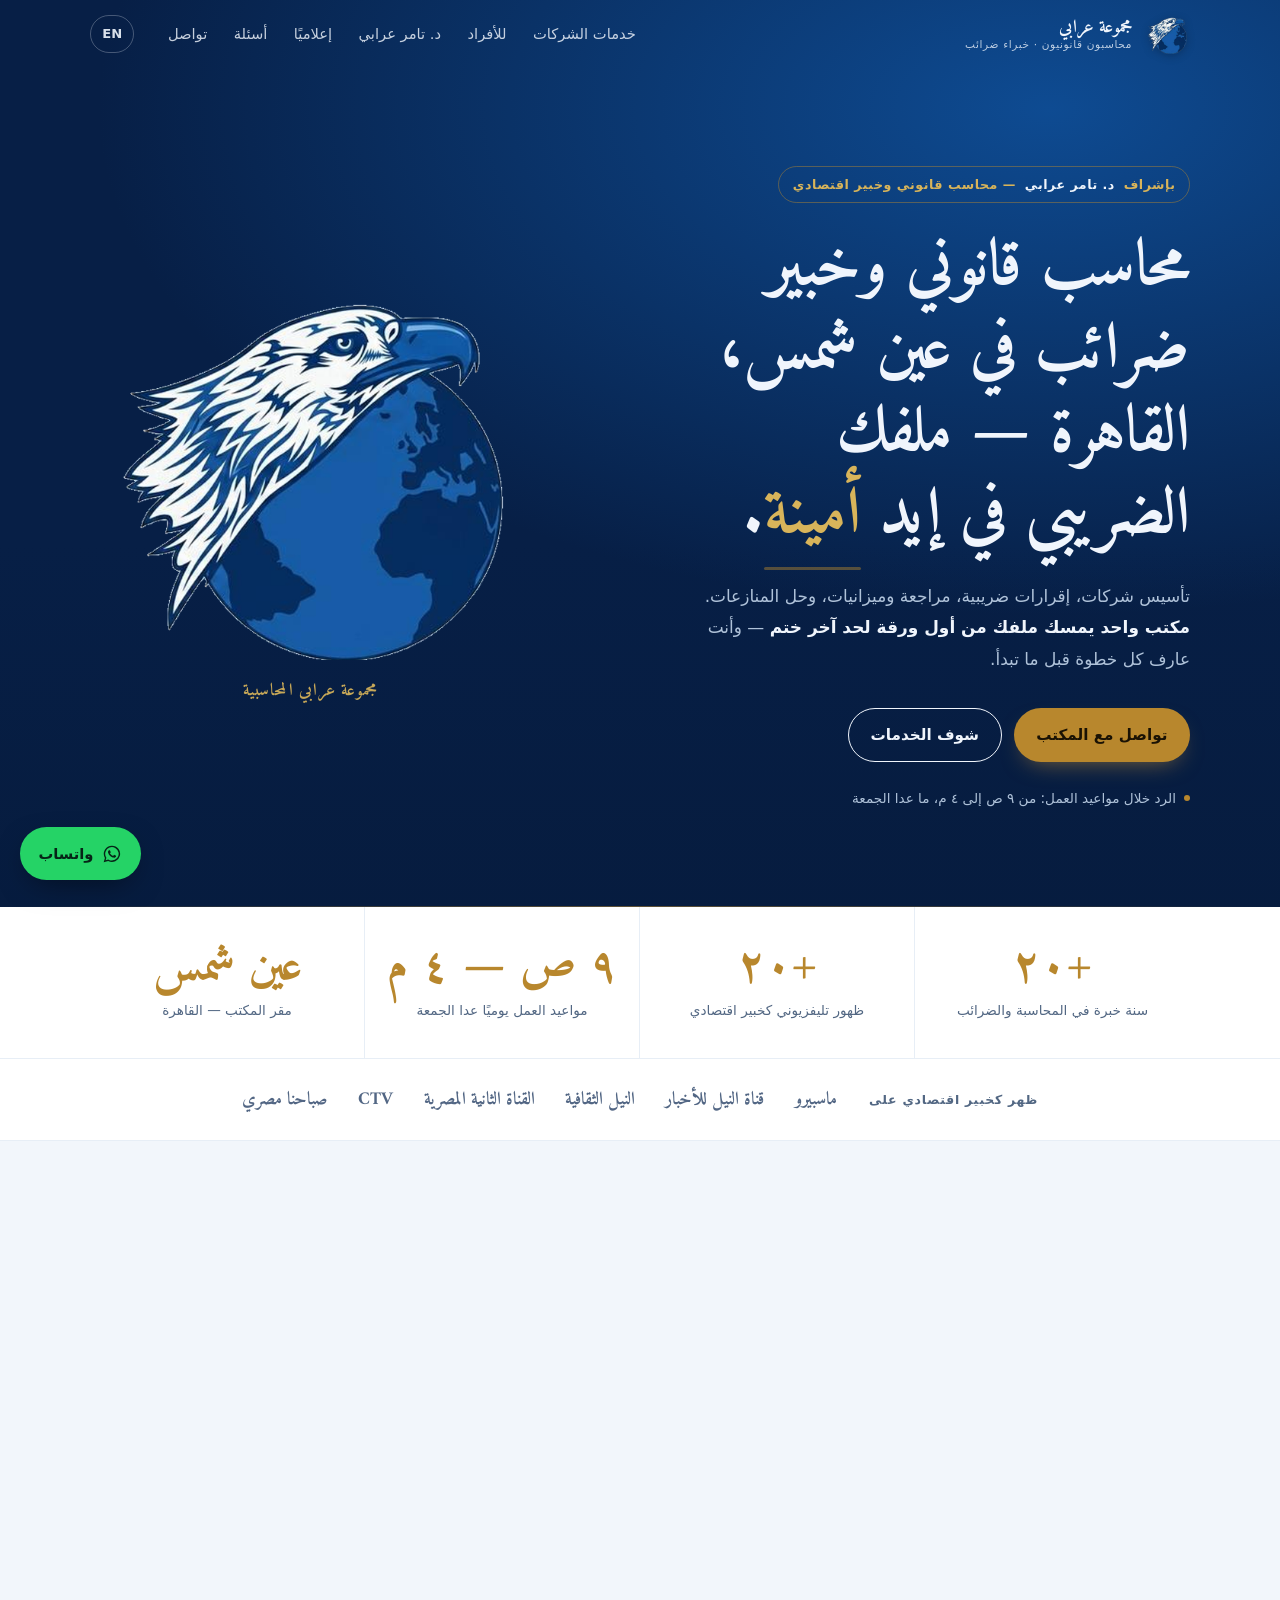
==== commit ae5530ab: "Fix floating action button overlap" ====
--- a/index.html
+++ b/index.html
@@ -40,7 +40,7 @@
 <link rel="preload" as="style" href="https://fonts.googleapis.com/css2?family=Amiri:wght@700&display=swap" onload="this.onload=null;this.rel='stylesheet'">
 <noscript><link rel="stylesheet" href="https://fonts.googleapis.com/css2?family=Amiri:wght@700&display=swap"></noscript>
 <link rel="sitemap" type="application/xml" href="/sitemap.xml">
-<link rel="stylesheet" href="assets/style.css?v=a99acc4">
+<link rel="stylesheet" href="assets/style.css?v=whatsapp-fix-20260824">
 <script>document.documentElement.classList.add('js')</script>
 <script type="application/ld+json">
 {
@@ -580,6 +580,6 @@
 </a>
 
 <a class="back-to-top" href="#top" aria-label="العودة إلى أعلى الصفحة" title="العودة إلى أعلى الصفحة" hidden><svg viewBox="0 0 24 24" fill="none" stroke="currentColor" stroke-width="2" stroke-linecap="round" stroke-linejoin="round" aria-hidden="true"><path d="M12 19V5M5 12l7-7 7 7"/></svg></a>
-<script src="assets/app.js?v=a99acc4"></script>
+<script src="assets/app.js?v=whatsapp-fix-20260824"></script>
 </body>
 </html>
--- a/assets/style.css
+++ b/assets/style.css
@@ -473,13 +473,15 @@
 
 /* ---------- back to top ---------- */
 .back-to-top{
-  position:fixed;inset-block-end:20px;inset-inline-end:84px;z-index:70;
+  position:fixed;inset-block-end:20px;right:20px;left:auto;z-index:70;
+  inset-inline-start:auto;inset-inline-end:auto;
   display:inline-flex;align-items:center;justify-content:center;
   inline-size:44px;block-size:44px;border:1px solid color-mix(in srgb,var(--gold) 55%,transparent);
   border-radius:50%;background:var(--surface);color:var(--gold);text-decoration:none;
   box-shadow:0 10px 30px -12px rgba(0,0,0,.55);
   transition:transform .22s var(--ease),background .2s,color .2s;
 }
+.back-to-top[hidden]{display:none !important}
 .back-to-top:hover{transform:translateY(-3px);background:var(--gold);color:#1A1204}
 .back-to-top svg{inline-size:18px;block-size:18px}
 
@@ -549,7 +551,7 @@
   .hdr.is-open{background:var(--surface);--hd-fg:var(--ink);border-block-end-color:var(--line)}
   .nav a{padding:.7rem .2rem;border-block-end:1px solid var(--line-soft);border-radius:0;font-size:1rem;color:var(--ink)}
   .ftr-meta{justify-content:flex-start}
-  .back-to-top{inset-inline-end:78px;inset-block-end:18px}
+  .back-to-top{inset-block-end:18px;right:18px;left:auto;inset-inline-start:auto;inset-inline-end:auto}
   .doc-cols{columns:1}
   .fab-txt{display:none}
   .fab{padding:.85rem}
